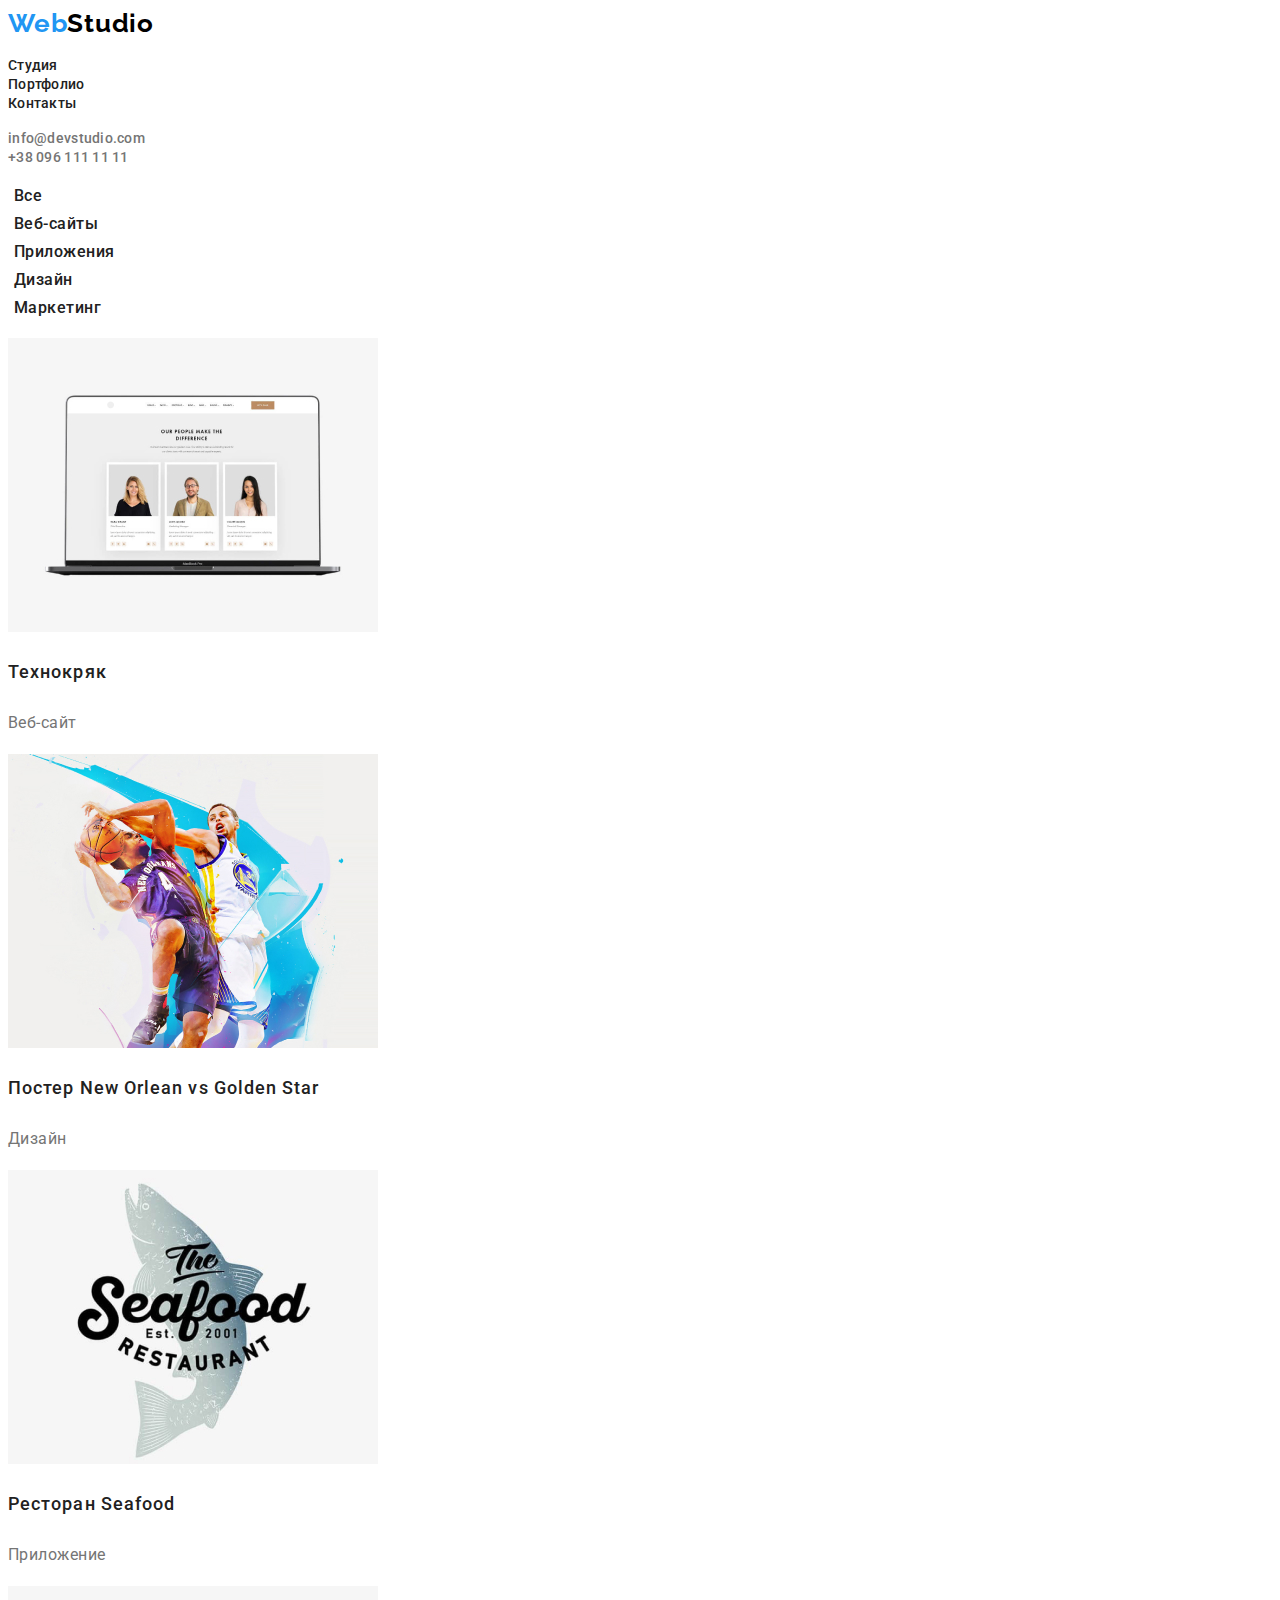
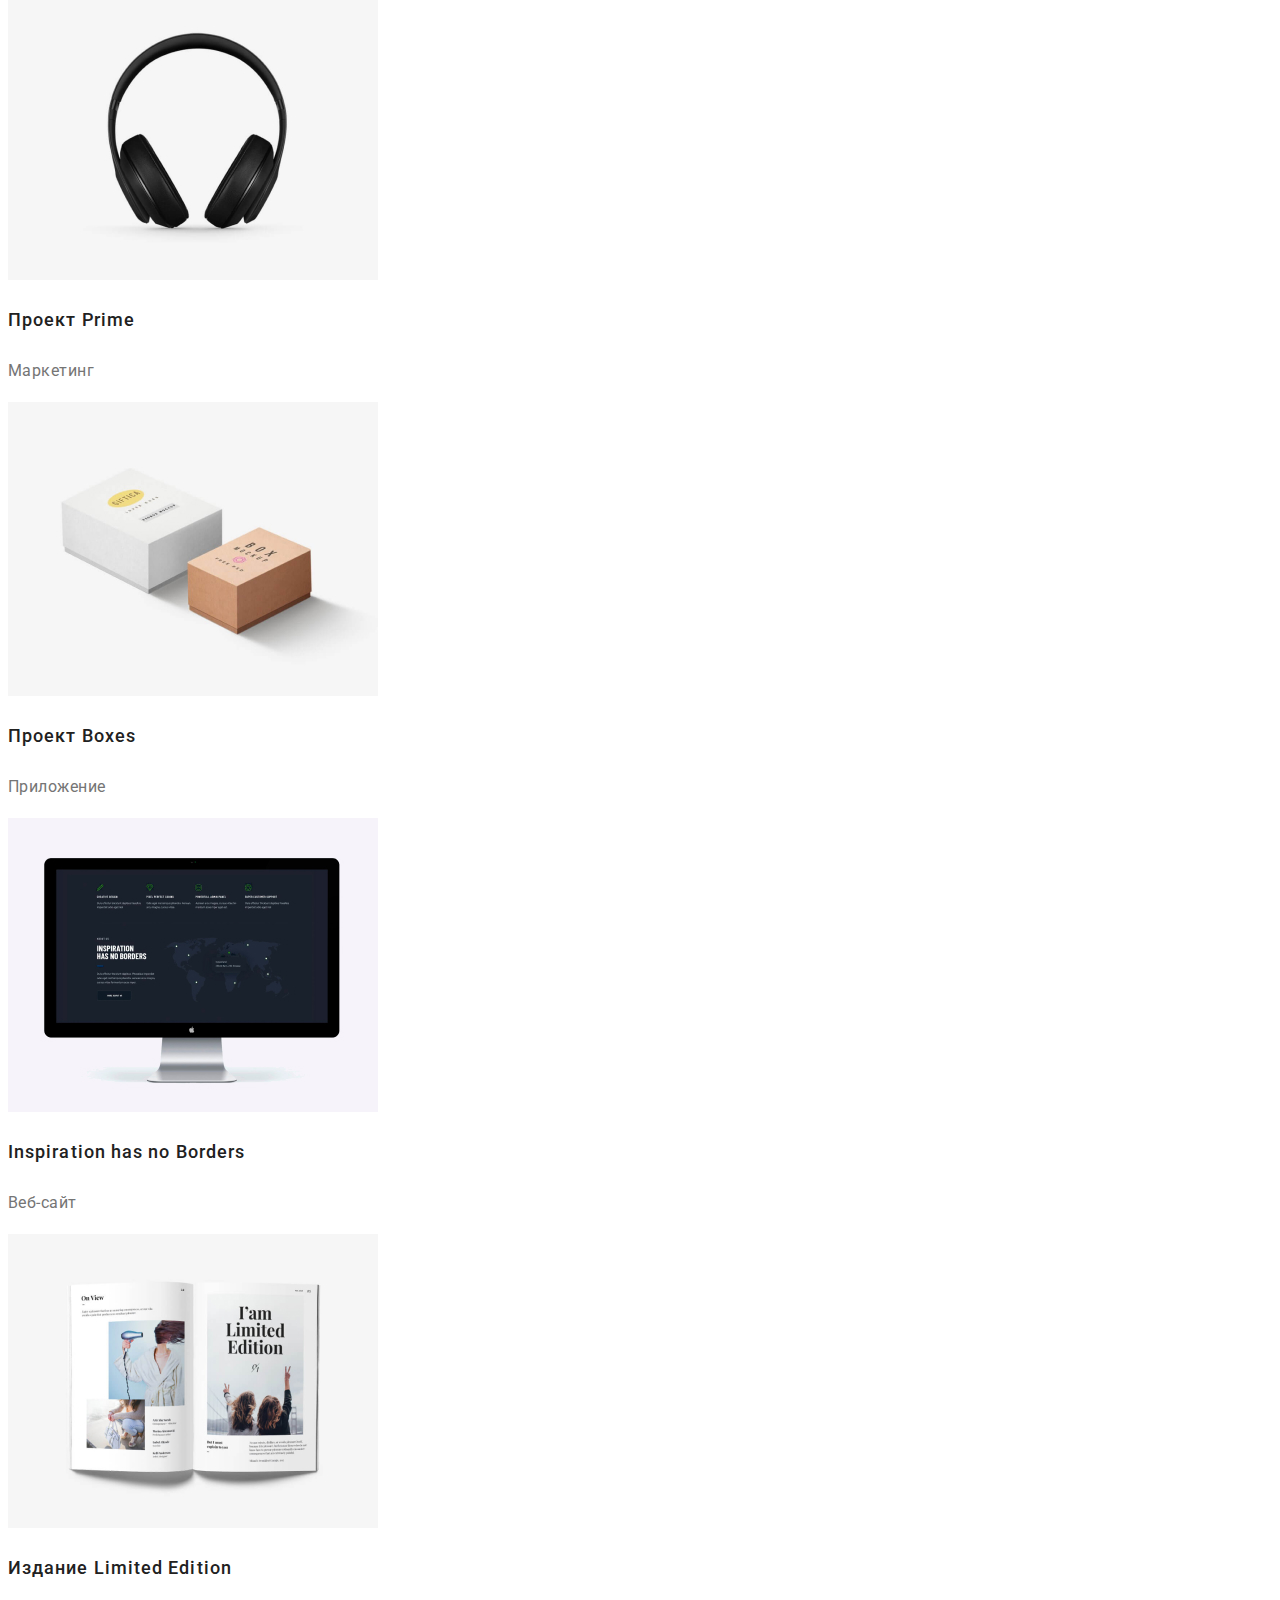
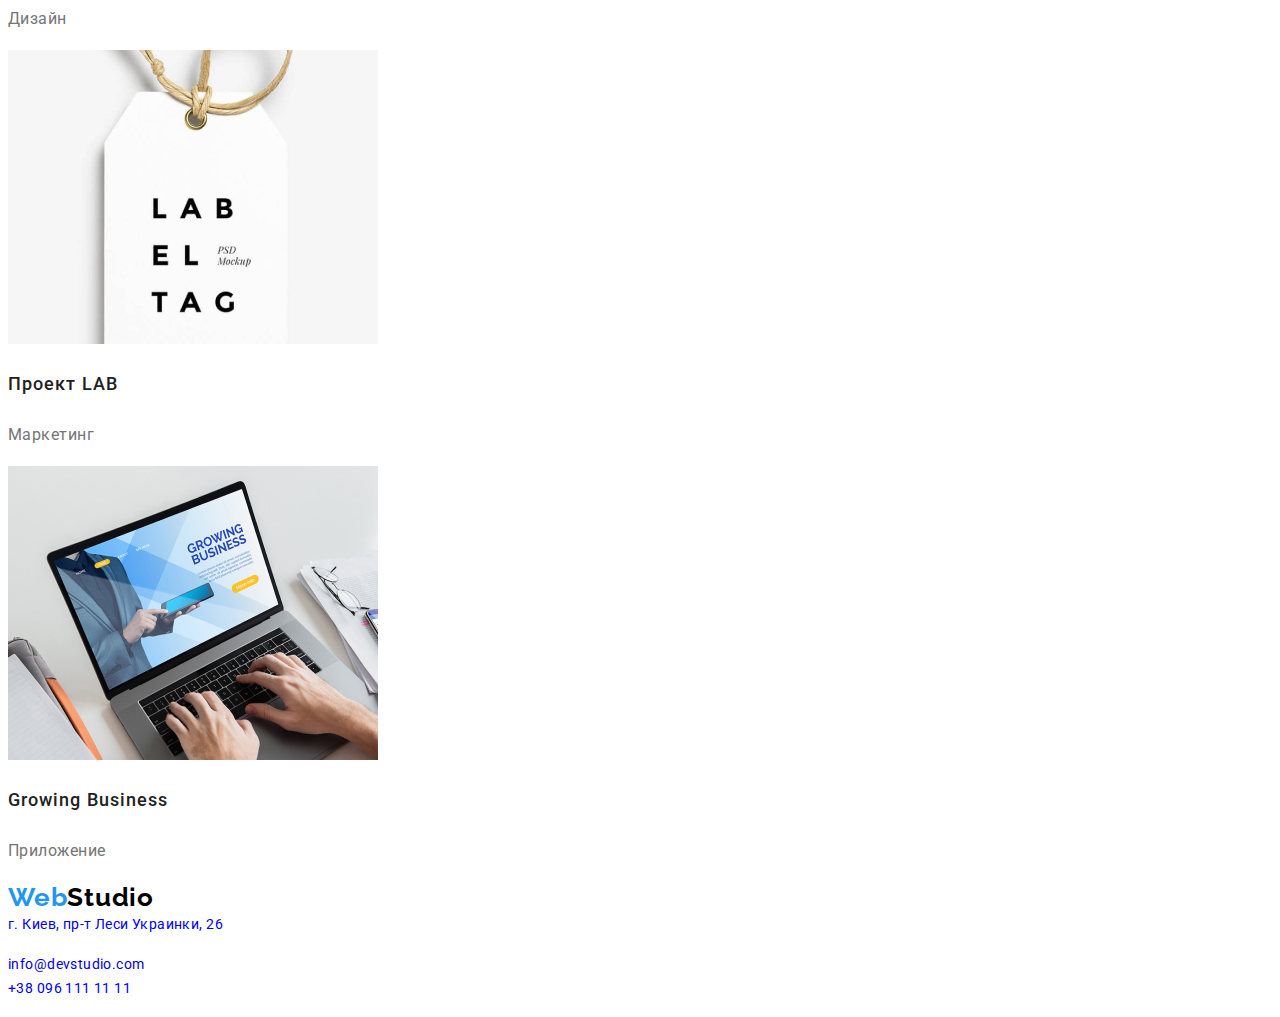
==== portfolio.html @ 01afd9cc "Start HW3" ====
<!DOCTYPE html>
<html lang="ru">

<head>
    <meta charset="UTF-8">
    <meta name="viewport" content="width=device-width, initial-scale=1.0">
    <title>Портфолио</title>
<link rel="preconnect" href="https://fonts.gstatic.com">
<link rel="preconnect" href="https://fonts.gstatic.com">
<link href="https://fonts.googleapis.com/css2?family=Raleway:wght@700&family=Roboto:wght@400;500;700;900&display=swap"
    rel="stylesheet">
    <link rel="stylesheet" href="./style.css">
</head>

<body>
    <header>
        <!--logo-->
        <nav>
            <a class="logo" lang="en" href="./index.html"><span class="logo-blue">Web</span>Studio</a>
            <ul>
                <LI><a class="nav-list-item" href="./index.html">Студия</a></LI>
                <LI><a class="nav-list-item" href="./portfolio.html">Портфолио</a></LI>
                <LI><a class="nav-list-item" href="#">Контакты</a></LI>
            </ul>
        </nav>
        <!--contacts top-->
        <ul>
            <li><a class="contacts-list-item" href="mailto:info@devstudio.com">info@devstudio.com</a></li>
            <li><a class="contacts-list-item" href="tel:+380961111111">+38 096 111 11 11</a></li>
        </Ul>
    </header>
    <main>
        <!--Navigation-portfolio-->
        <div>
            <ul>
                <li>
                    <button class="nav-portfolio-btn" >Все</button> 
                </li>
                <li>
                    <button class="nav-portfolio-btn" >Веб-сайты</button>
                </li>
                <li>
                    <button class="nav-portfolio-btn" >Приложения</button>
                </li>
                <li>
                    <button class="nav-portfolio-btn" >Дизайн</button>
                </li>
                <li>
                    <button class="nav-portfolio-btn" >Маркетинг</button>
                </li>
            </ul>
        </div>
        <!--img-links-portfolio-->
        <section>
           <ul>
                <li>
                    <a href="#"></a><img width="370" height="294" src="./images_portfolio/img.jpg" alt="Технокряк">
                    <p class="project-tittle" >Технокряк</p>
                    <p class="project-mini-desc">Веб-сайт</p>
                </li>
               <li>
                    <a href="#"></a><img width="370" height="294" src="./images_portfolio/img-1.jpg" alt="Постер New Orlean vs Golden Star">
                    <p class="project-tittle" >Постер New Orlean vs Golden Star</p>
                    <p class="project-mini-desc">Дизайн</p>
                </li>
               <li>
                    <a href="#"></a><img width="370" height="294" src="./images_portfolio/img-2.jpg" alt="Ресторан Seafood">
                    <p class="project-tittle" >Ресторан Seafood</p>
                    <p class="project-mini-desc">Приложение</p>
                </li>
               <li>
                    <a href="#"></a><img width="370" height="294" src="./images_portfolio/img-3.jpg" alt="Проект Prime">
                    <p class="project-tittle" >Проект Prime</p>
                    <p class="project-mini-desc">Маркетинг</p>
                </li>
               <li>
                    <a href="#"></a><img width="370" height="294" src="./images_portfolio/img-4.jpg" alt="Проект Boxes">
                    <p class="project-tittle" >Проект Boxes</p>
                    <p class="project-mini-desc">Приложение</p>
                </li>
               <li>
                    <a href="#"></a><img width="370" height="294" src="./images_portfolio/img-5.jpg" alt="Inspiration has no Borders">
                    <p class="project-tittle" >Inspiration has no Borders</p>
                    <p class="project-mini-desc">Веб-сайт</p>
                </li>
               <li>
                    <a href="#"></a><img width="370" height="294" src="./images_portfolio/img-6.jpg" alt="Издание Limited Edition">
                    <p class="project-tittle" >Издание Limited Edition</p>
                    <p class="project-mini-desc">Дизайн</p>
                </li>
               <li>
                    <a href="#"></a><img width="370" height="294" src="./images_portfolio/img-7.jpg" alt="Проект LAB">
                    <p class="project-tittle" >Проект LAB</p>
                    <p class="project-mini-desc">Маркетинг</p>
                </li>
               <li>
                    <a href="#"></a><img width="370" height="294" src="./images_portfolio/img-8.jpg" alt="Growing Business">
                    <p class="project-tittle" >Growing Business</p>
                    <p class="project-mini-desc">Приложение</p>
                </li>
           </ul>
        </section>
    </main>
    <footer>
        <!--logo-->
        <a class="logo logo-on-black" lang="en" href="index.html"><span class="logo-blue">Web</span>Studio</a>
        <address>
            <a class="adress" target="_blank" href="https://goo.gl/maps/gsi33htadUd1G5fJ9">г. Киев, пр-т Леси Украинки,
                26</a>
        </address>
        <!--contacts-->
        <ul>
            <li><a class="contacts-footer-item" href="mailto:info@devstudio.com">info@devstudio.com</a></li>
            <li><a class="contacts-footer-item" href="tel:+380961111111">+38 096 111 11 11</a></li>
        </ul>
    </footer>
    </body>
    </html>
---- style.css ----
body {
  font-family: "Raleway", sans-serif;
  font-family: "Roboto", sans-serif;
}

.list {
  list-style-type: none; /* Убираем маркеры */
}

.link {
  text-decoration: none;
}

ul {
  margin-left: 0; /* Отступ слева в браузере IE и Opera */
  padding-left: 0; /* Отступ слева в браузере Firefox, Safari, Chrome */
}

.logo {
  font-family: Raleway;
  font-style: normal;
  font-weight: 700;
  font-size: 26px;
  line-height: 1.192;
  /* identical to box height */

  letter-spacing: 0.03em;
  text-decoration: none;
  color: #000000;
}

.logo-blue {
  font-family: Raleway;
  font-style: normal;
  font-weight: 700;
  font-size: 26px;
  line-height: 1.192;
  /* identical to box height */

  letter-spacing: 0.03em;
  color: #2196f3;
  text-decoration: none;
}

.logo-on-black {
  /* color: #ffffff; */
}

.nav-list-item {
  text-decoration: none;
  font-family: Roboto;
  font-style: normal;
  font-weight: 500;
  font-size: 14px;
  line-height: 1.142;
  letter-spacing: 0.02em;

  color: #212121;
}

.nav-list-item:hover,
.nav-list-item:focus {
  color: #2196f3;
}

.contacts-list-item {
  text-decoration: none;
  font-family: Roboto;
  font-style: normal;
  font-weight: 500;
  font-size: 14px;
  line-height: 1.142;
  letter-spacing: 0.02em;

  color: #757575;
}

.contacts-list-item:hover,
.contacts-list-item:focus {
  color: #2196f3;
}

.hero-tittle {
  font-family: Roboto;
  font-style: normal;
  font-weight: 900;
  font-size: 44px;
  line-height: 1.363;
  /* or 136% */

  text-align: center;
  letter-spacing: 0.06em;
  text-transform: uppercase;

  /* color: #ffffff; */
}

.hero-btn {
  font-family: Roboto;
  font-style: normal;
  font-weight: bold;
  font-size: 16px;
  line-height: 1.875;
  /* identical to box height, or 187% */

  display: flex;
  align-items: center;
  text-align: center;
  letter-spacing: 0.06em;

  /* color: #FFFFFF; */

  background: #f5f4fa;
  border-radius: 4px;
}

.prop-tittle {
  font-family: Roboto;
  font-style: normal;
  font-weight: bold;
  font-size: 14px;
  line-height: 1.142;
  letter-spacing: 0.03em;
  text-transform: uppercase;

  color: #212121;
}

.prop-desc {
  font-family: Roboto;
  font-style: normal;
  font-weight: normal;
  font-size: 14px;
  line-height: 1.714;
  /* or 171% */

  letter-spacing: 0.03em;

  color: #757575;
}

.tittle {
  font-family: Roboto;
  font-style: normal;
  font-weight: 700;
  font-size: 36px;
  line-height: 1.166;
  text-align: center;
  letter-spacing: 0.03em;

  color: #212121;
}

.people-name {
  font-family: Roboto;
  font-style: normal;
  font-weight: 500;
  font-size: 16px;
  line-height: 1.187;
  /* identical to box height */

  text-align: center;
  letter-spacing: 0.03em;

  color: #212121;
}

.people-desc {
  font-family: Roboto;
  font-style: normal;
  font-weight: 500;
  font-size: 16px;
  line-height: 1.187;
  /* identical to box height */

  text-align: center;
  letter-spacing: 0.03em;

  color: #757575;
}

.adress {
  text-decoration: none;
  font-family: Roboto;
  font-style: normal;
  font-weight: normal;
  font-size: 14px;
  line-height: 1.714;
  /* or 171% */

  letter-spacing: 0.03em;

  /* color: #FFFFFF; */
}

.contacts-footer-item {
  text-decoration: none;
  font-family: Roboto;
  font-style: normal;
  font-weight: normal;
  font-size: 14px;
  line-height: 1.714;
  /* or 171% */

  letter-spacing: 0.03em;

  /* color: rgba(255, 255, 255, 0.6); */
}

.nav-portfolio-btn {
  font-family: Roboto;
  font-style: normal;
  font-weight: 500;
  font-size: 16px;
  line-height: 1.625;
  /* identical to box height, or 162% */

  text-align: center;
  letter-spacing: 0.03em;

  color: #212121;
  border: none;
  background-color: transparent;
}

.nav-portfolio-btn:hover,
.nav-portfolio-btn:focus {
  color: #ffffff;
  background: #2196f3;
  /* shadow-middle */

  box-shadow: 0px 3px 1px rgba(0, 0, 0, 0.1), 0px 1px 2px rgba(0, 0, 0, 0.08),
    0px 2px 2px rgba(0, 0, 0, 0.12);
  border-radius: 4px;
}

.project-tittle {
  font-family: Roboto;
  font-style: normal;
  font-weight: 500;
  font-size: 18px;
  line-height: 2;
  /* identical to box height, or 200% */

  letter-spacing: 0.06em;

  color: #212121;
}

.project-mini-desc {
  font-family: Roboto;
  font-style: normal;
  font-weight: 400;
  font-size: 16px;
  line-height: 1.875;
  /* identical to box height, or 187% */

  letter-spacing: 0.03em;

  color: #757575;
}
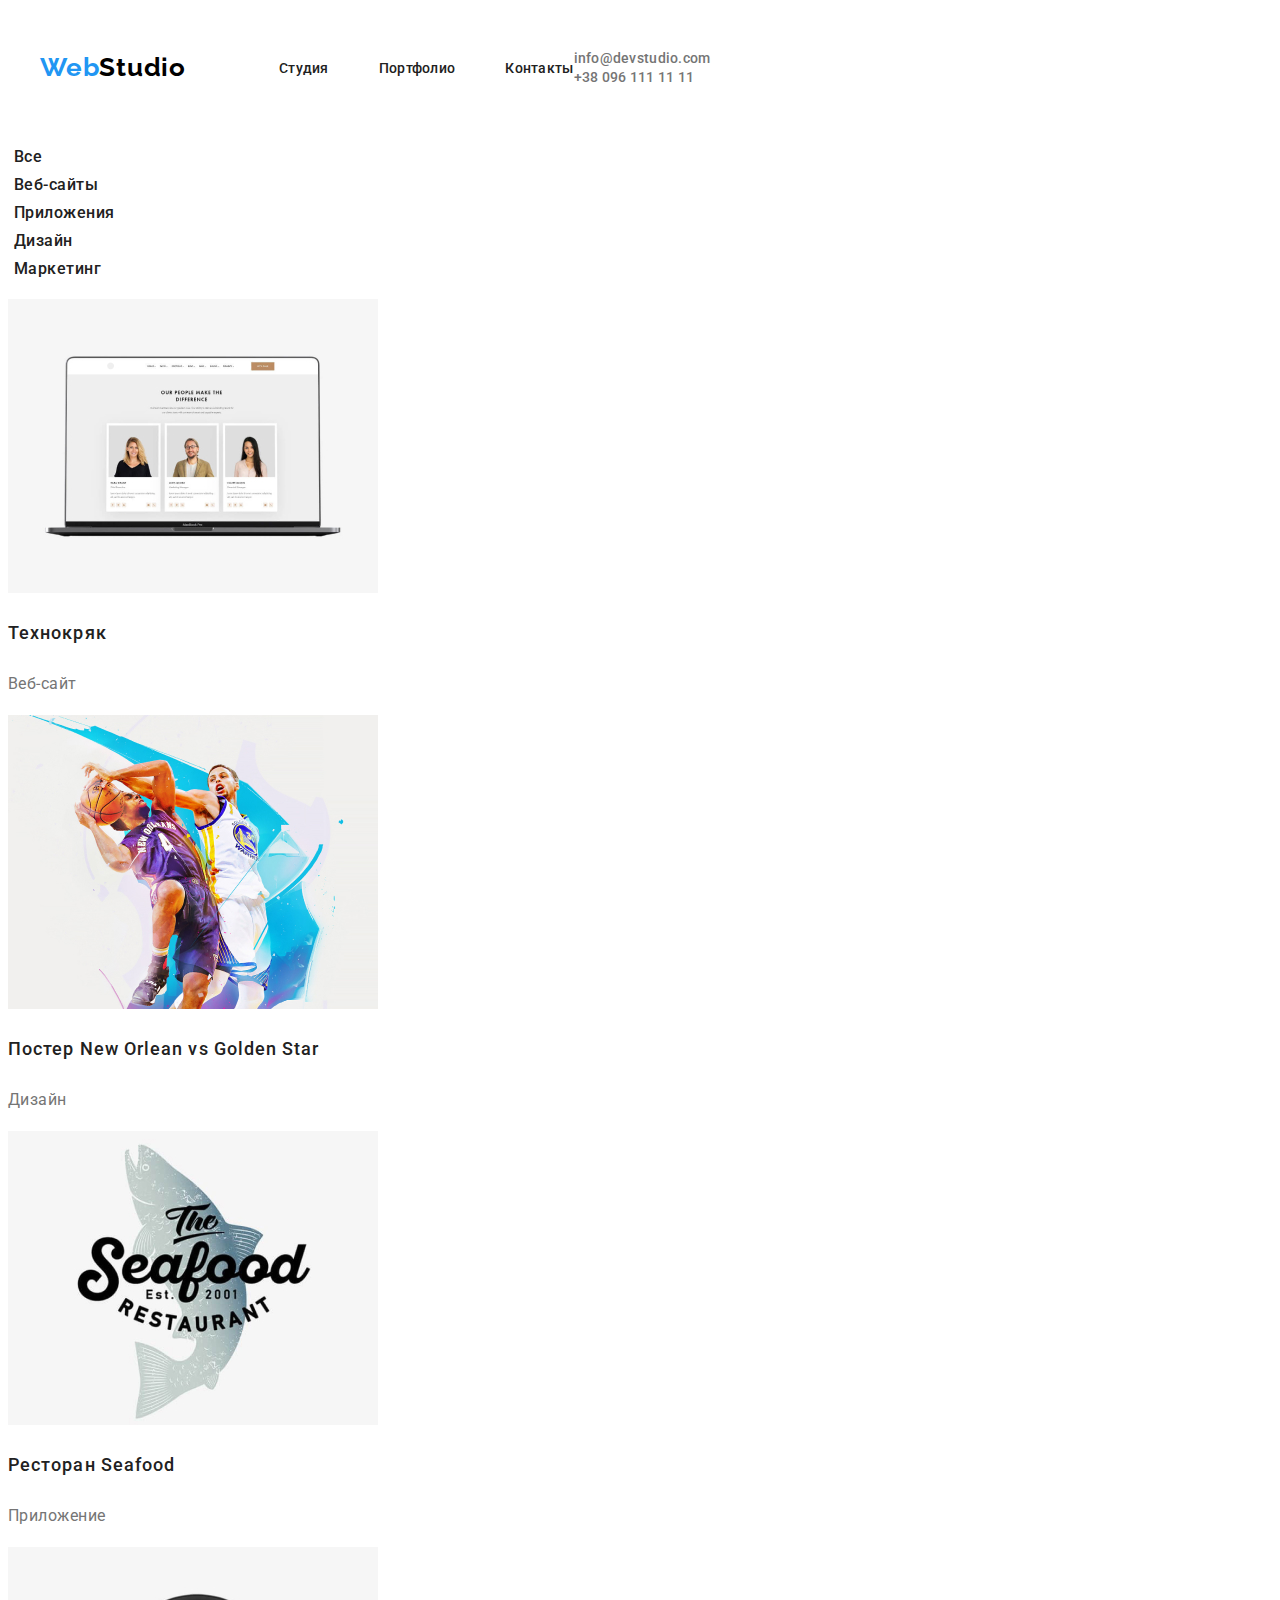
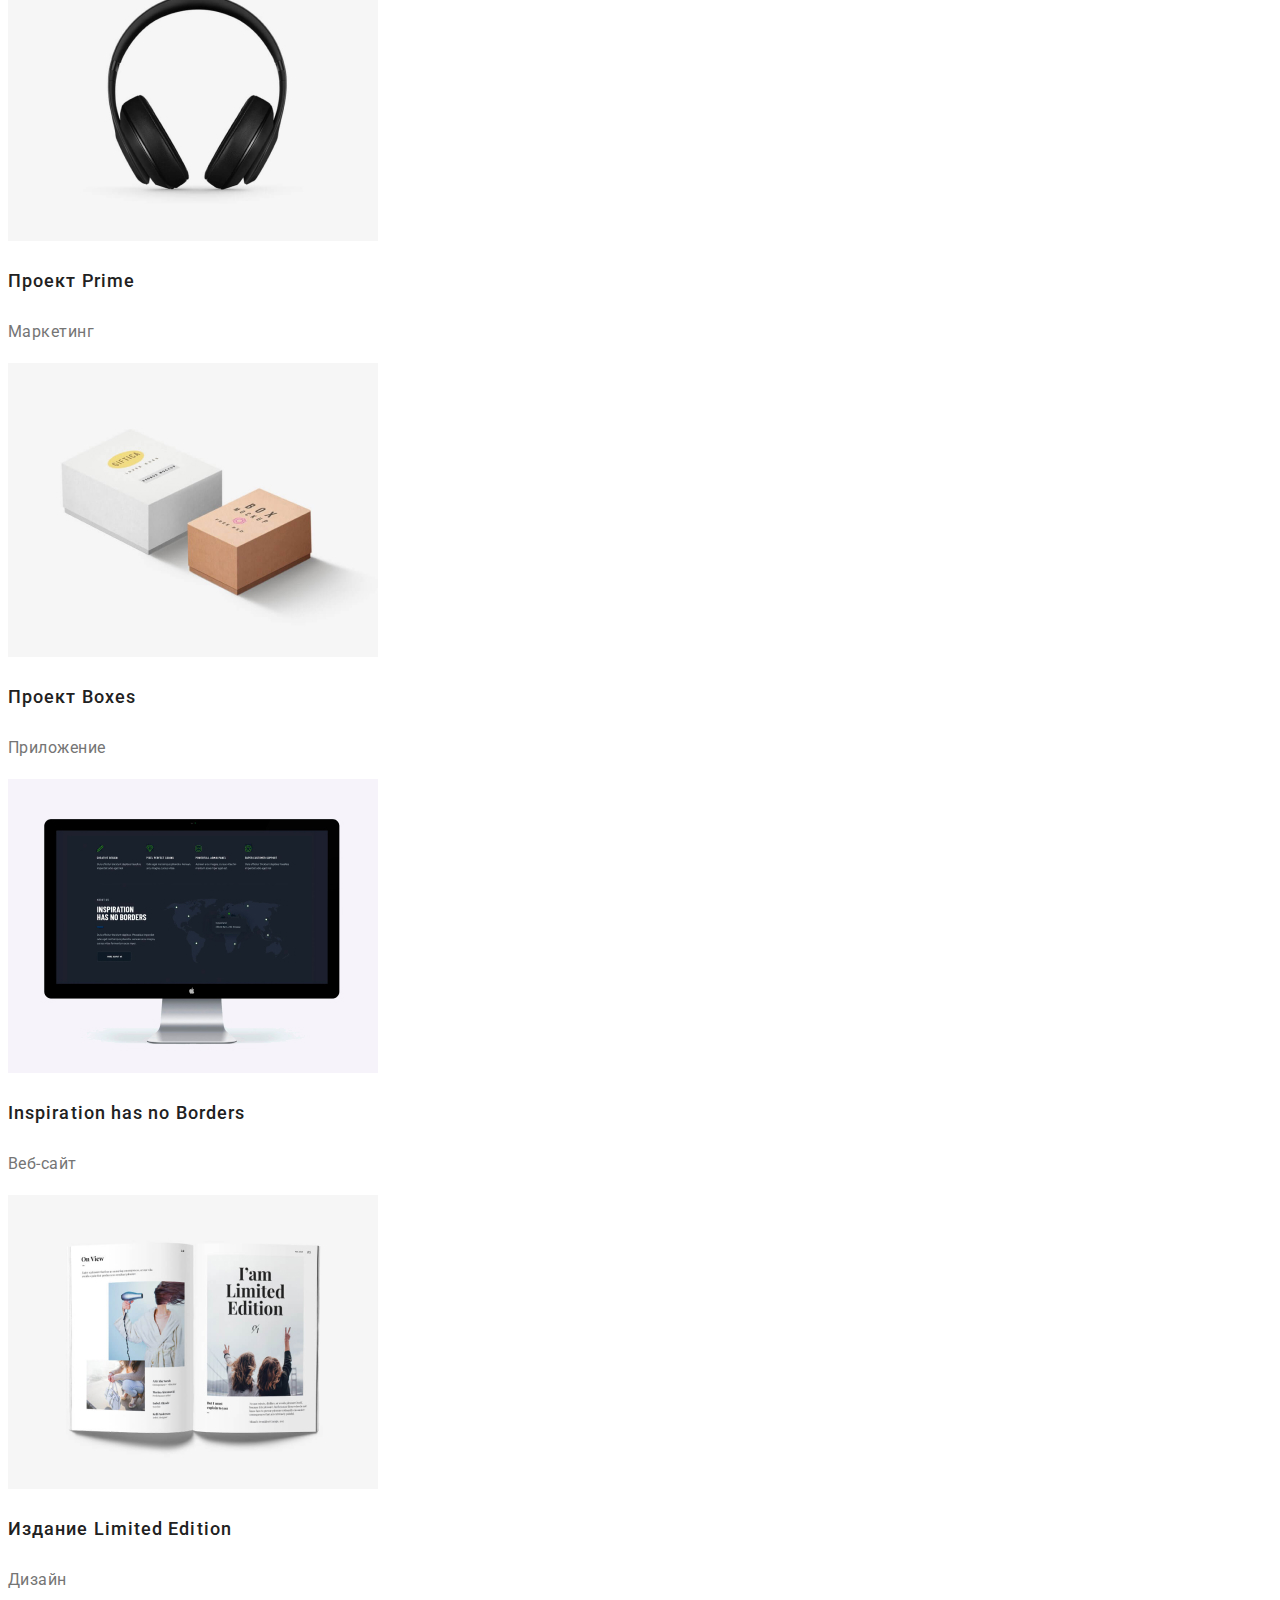
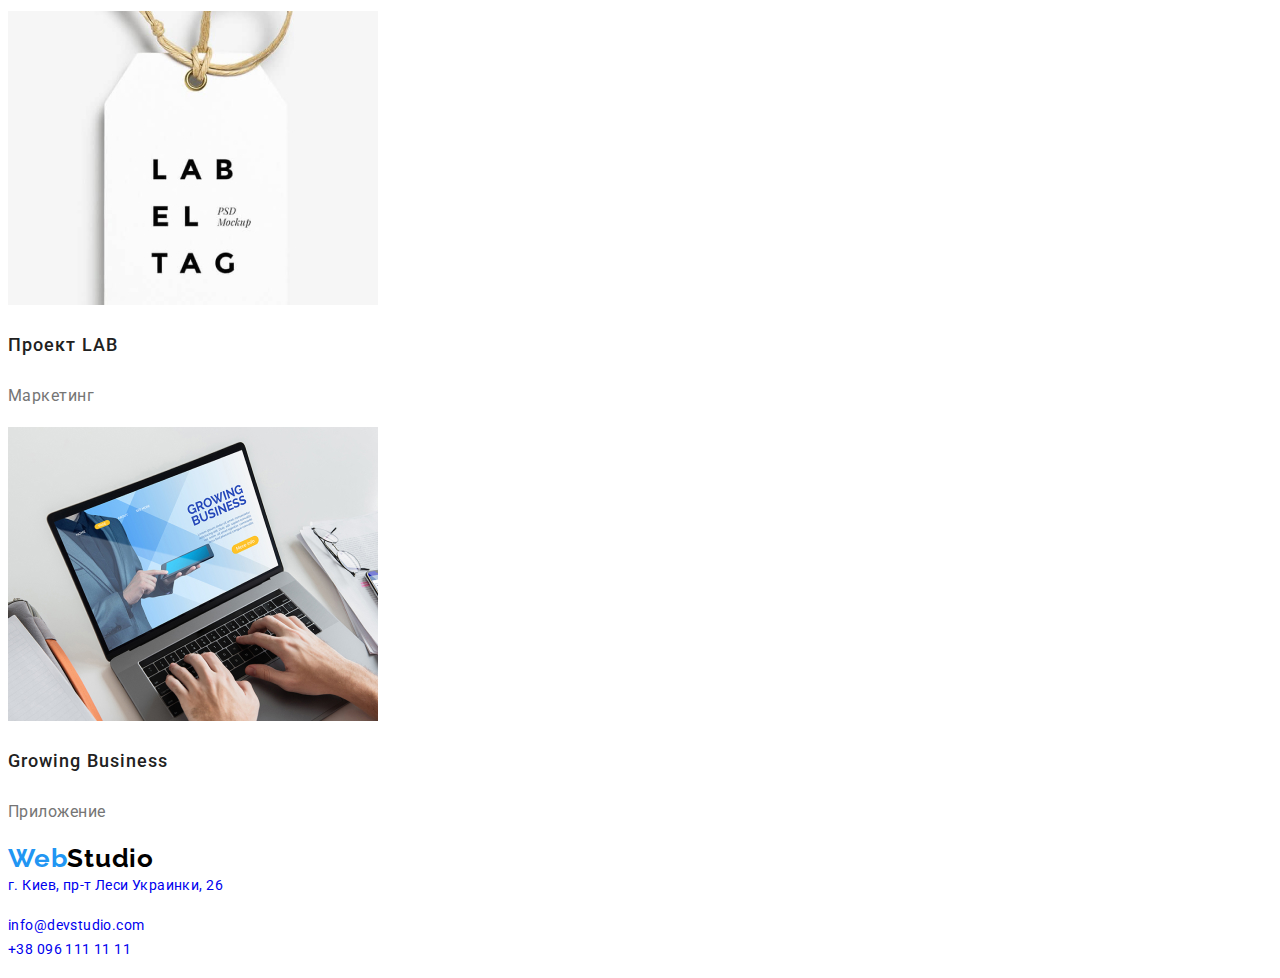
==== commit 1b7e6b9f: "Header 1" ====
--- a/portfolio.html
+++ b/portfolio.html
@@ -9,26 +9,38 @@
 <link rel="preconnect" href="https://fonts.gstatic.com">
 <link href="https://fonts.googleapis.com/css2?family=Raleway:wght@700&family=Roboto:wght@400;500;700;900&display=swap"
     rel="stylesheet">
-    <link rel="stylesheet" href="./style.css">
+<link rel="stylesheet" href="node_modules/modern-normalize/modern-normalize.css">
+<link rel="stylesheet" href="./style.css">
 </head>
-
 <body>
-    <header>
+    <header class="header">
+        <div class="container">
         <!--logo-->
-        <nav>
+        <nav class="navigation">
             <a class="logo" lang="en" href="./index.html"><span class="logo-blue">Web</span>Studio</a>
-            <ul>
-                <LI><a class="nav-list-item" href="./index.html">Студия</a></LI>
-                <LI><a class="nav-list-item" href="./portfolio.html">Портфолио</a></LI>
-                <LI><a class="nav-list-item" href="#">Контакты</a></LI>
+            <ul class="nav-list">
+                <li class="nav-list-item list">
+                    <a class="nav-list-link link" href="./index.html">Студия</a>
+                </li>
+                <li class="nav-list-item list">
+                    <a class="nav-list-link link" href="./portfolio.html">Портфолио</a>
+                </li>
+                <li class="nav-list-item list">
+                    <a class="nav-list-link link" href="#">Контакты</a>
+                </li>
             </ul>
         </nav>
         <!--contacts top-->
         <ul>
-            <li><a class="contacts-list-item" href="mailto:info@devstudio.com">info@devstudio.com</a></li>
-            <li><a class="contacts-list-item" href="tel:+380961111111">+38 096 111 11 11</a></li>
-        </Ul>
-    </header>
+            <li class="contacts-list-item list">
+                <a class="contacts-list-link link" href="mailto:info@devstudio.com">info@devstudio.com</a>
+            </li>
+            <li class="contacts-list-item list">
+                <a class="contacts-list-link link" href="tel:+380961111111">+38 096 111 11 11</a>
+            </li>
+        </ul>
+        </header>
+    </div>
     <main>
         <!--Navigation-portfolio-->
         <div>
--- a/style.css
+++ b/style.css
@@ -1,6 +1,12 @@
 body {
   font-family: "Raleway", sans-serif;
   font-family: "Roboto", sans-serif;
+}
+
+.container {
+  width: 1200px;
+  margin: 0 auto;
+  padding: 0 15px;
 }
 
 .list {
@@ -46,40 +52,6 @@
   /* color: #ffffff; */
 }
 
-.nav-list-item {
-  text-decoration: none;
-  font-family: Roboto;
-  font-style: normal;
-  font-weight: 500;
-  font-size: 14px;
-  line-height: 1.142;
-  letter-spacing: 0.02em;
-
-  color: #212121;
-}
-
-.nav-list-item:hover,
-.nav-list-item:focus {
-  color: #2196f3;
-}
-
-.contacts-list-item {
-  text-decoration: none;
-  font-family: Roboto;
-  font-style: normal;
-  font-weight: 500;
-  font-size: 14px;
-  line-height: 1.142;
-  letter-spacing: 0.02em;
-
-  color: #757575;
-}
-
-.contacts-list-item:hover,
-.contacts-list-item:focus {
-  color: #2196f3;
-}
-
 .hero-tittle {
   font-family: Roboto;
   font-style: normal;
@@ -112,6 +84,7 @@
 
   background: #f5f4fa;
   border-radius: 4px;
+  cursor: pointer;
 }
 
 .prop-tittle {
@@ -221,6 +194,7 @@
   color: #212121;
   border: none;
   background-color: transparent;
+  cursor: pointer;
 }
 
 .nav-portfolio-btn:hover,
@@ -259,3 +233,73 @@
 
   color: #757575;
 }
+
+/* HEADER */
+
+.nav-list-link {
+  text-decoration: none;
+  font-family: Roboto;
+  font-style: normal;
+  font-weight: 500;
+  font-size: 14px;
+  line-height: 1.142;
+  letter-spacing: 0.02em;
+
+  color: #212121;
+}
+
+.nav-list-link:hover,
+.nav-list-link:focus {
+  color: #2196f3;
+}
+
+.contacts-list-link {
+  text-decoration: none;
+  font-family: Roboto;
+  font-style: normal;
+  font-weight: 500;
+  font-size: 14px;
+  line-height: 1.142;
+  letter-spacing: 0.02em;
+
+  color: #757575;
+}
+
+.contacts-list-link:hover,
+.contacts-list-link:focus {
+  color: #2196f3;
+}
+
+.header {
+  padding-top: 24px;
+  padding-bottom: 25px;
+}
+
+.header .container {
+  display: flex;
+  align-items: center;
+}
+
+.navigation {
+  display: flex;
+  align-items: center;
+}
+.logo {
+  margin-right: 93px;
+}
+
+.nav-list {
+  display: flex;
+  align-items: center;
+}
+
+.nav-list-item:not(:last-child) {
+  margin-right: 50px;
+}
+
+.contacts-list-item {
+  margin-left: auto;
+  margin-right: 50px;
+}
+
+/* END HEADER */
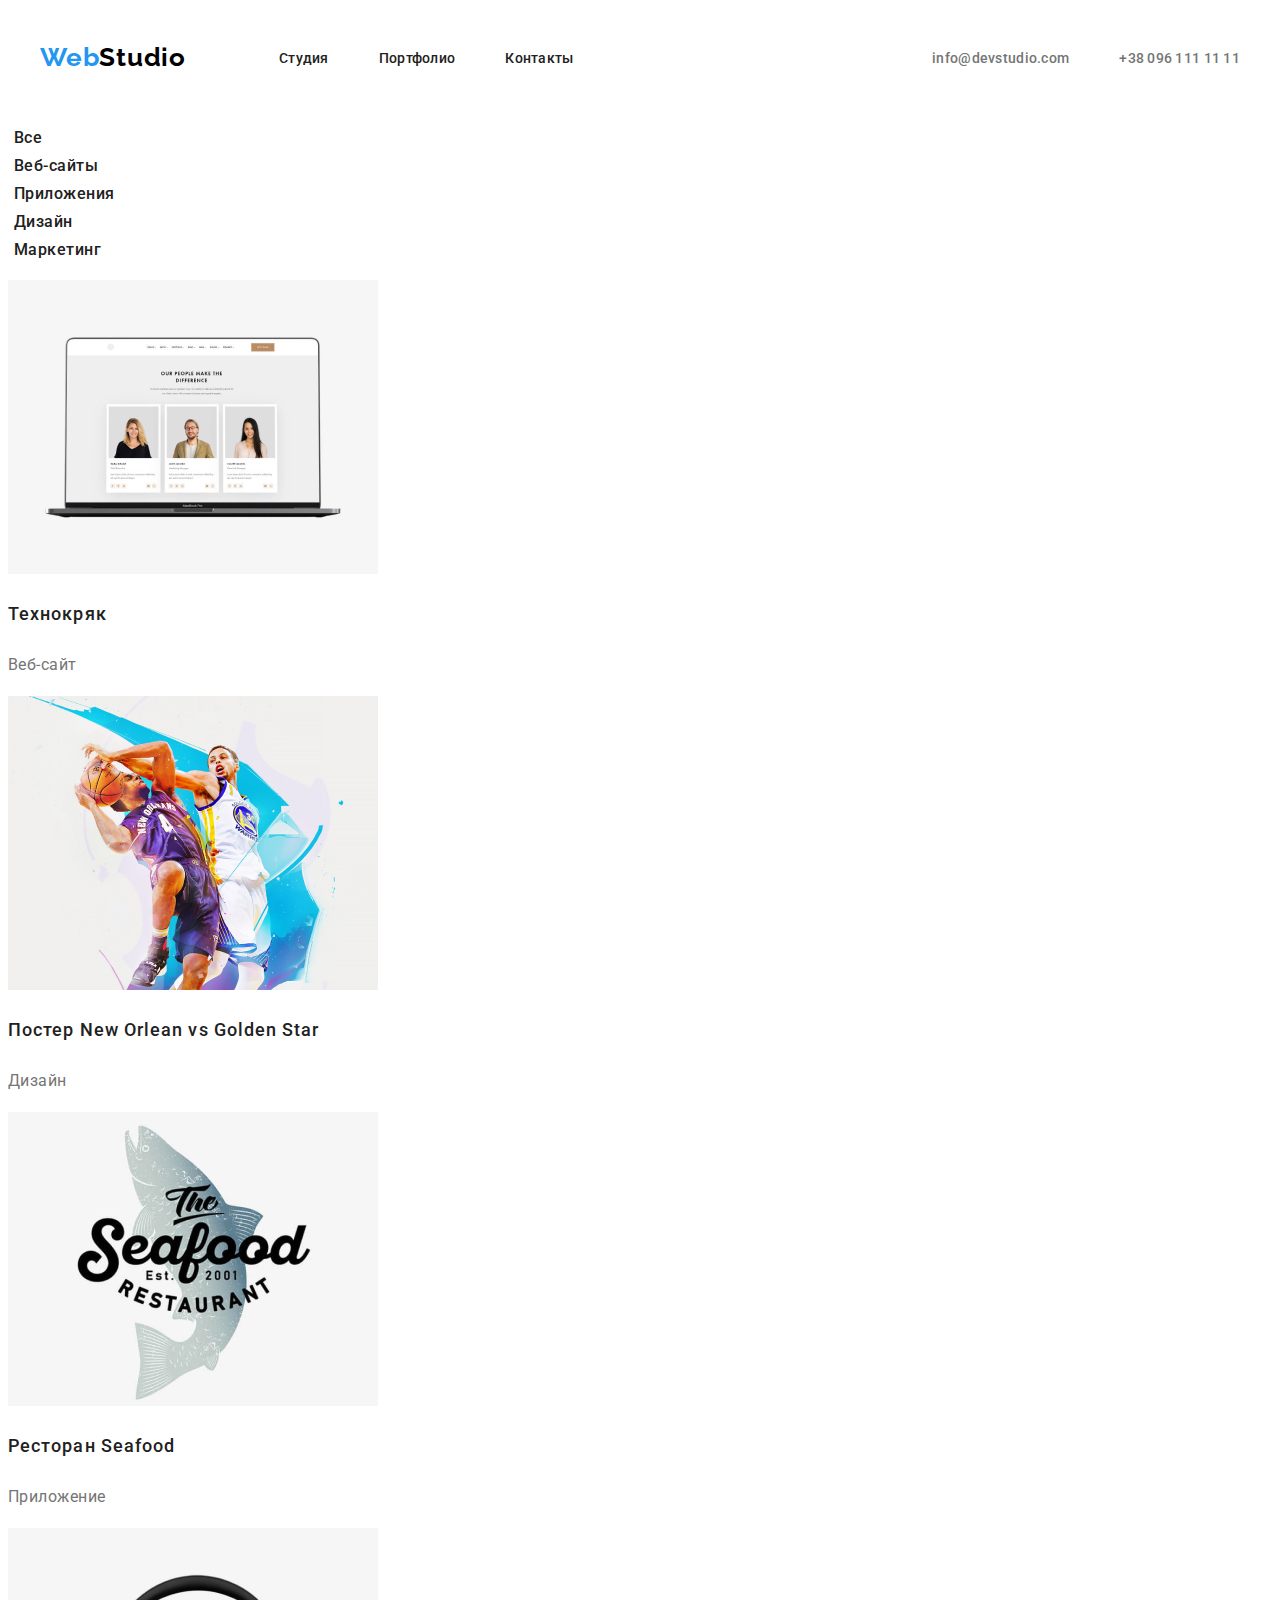
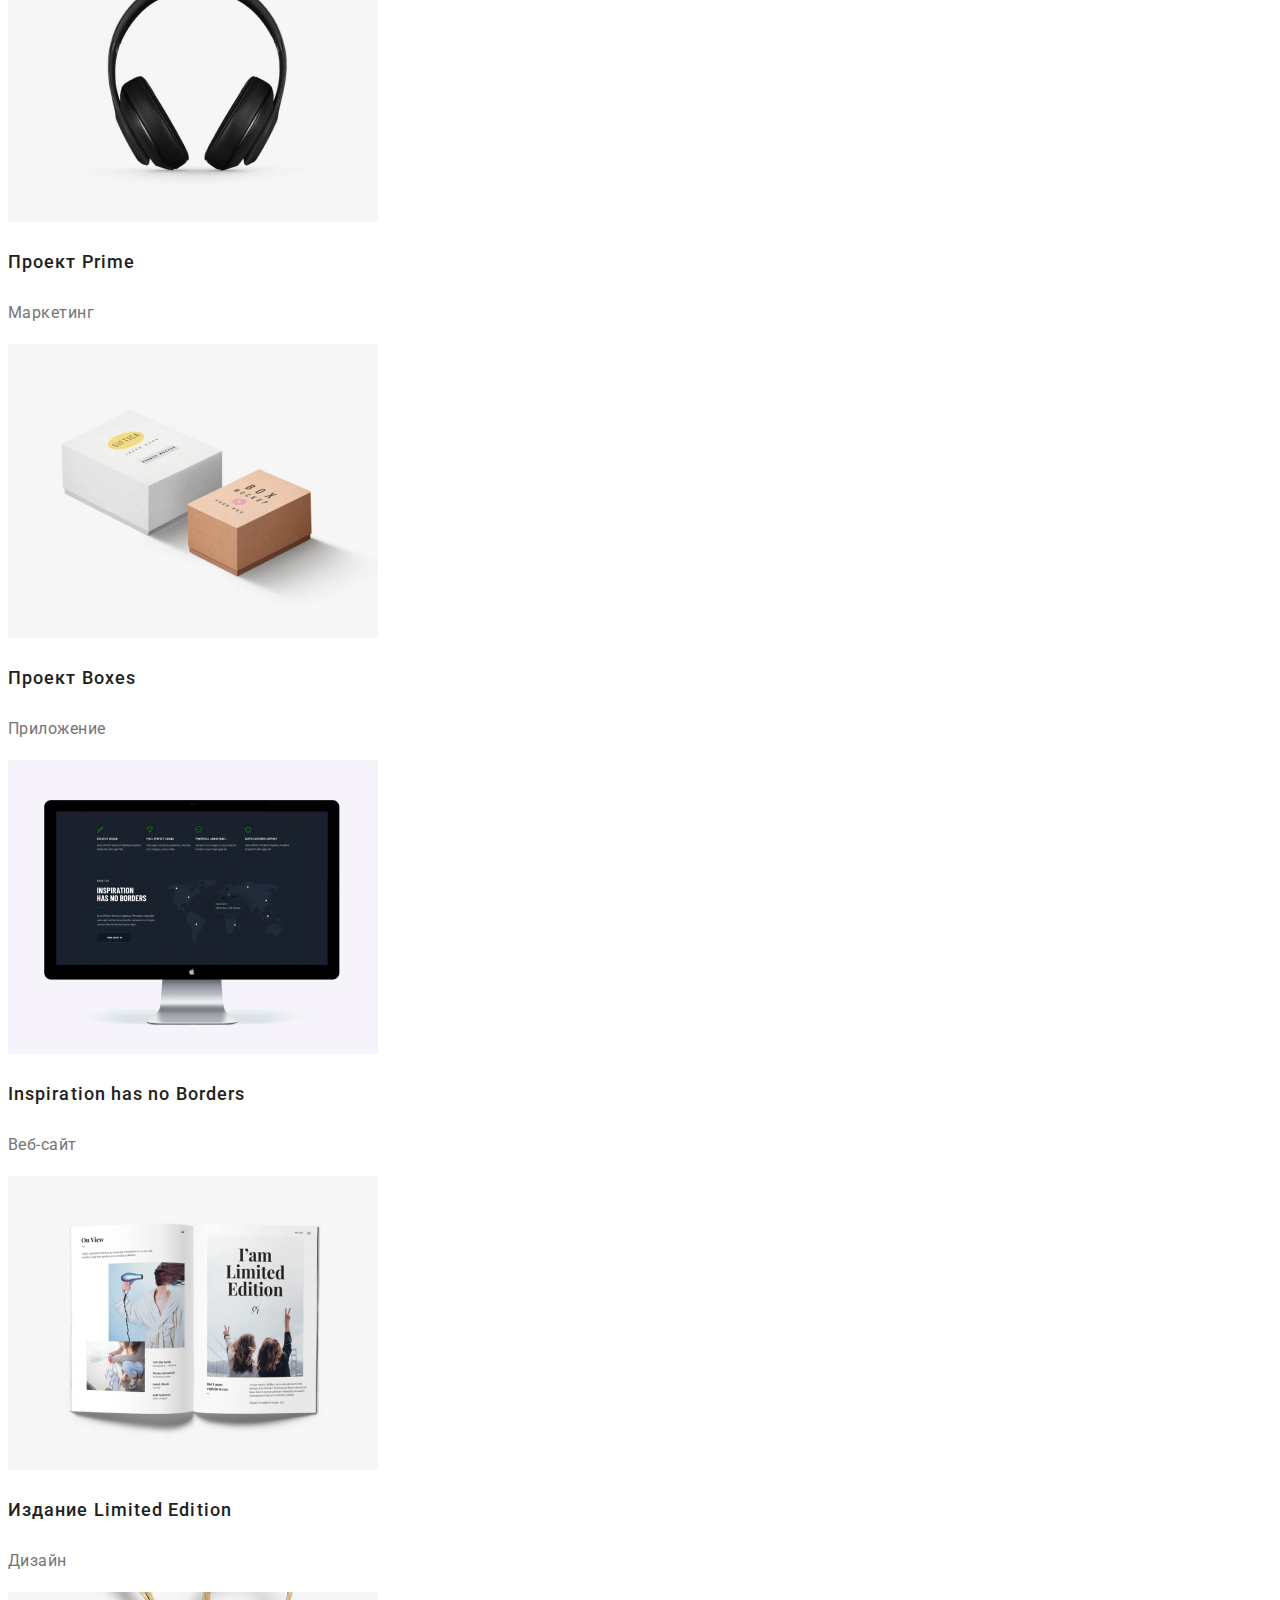
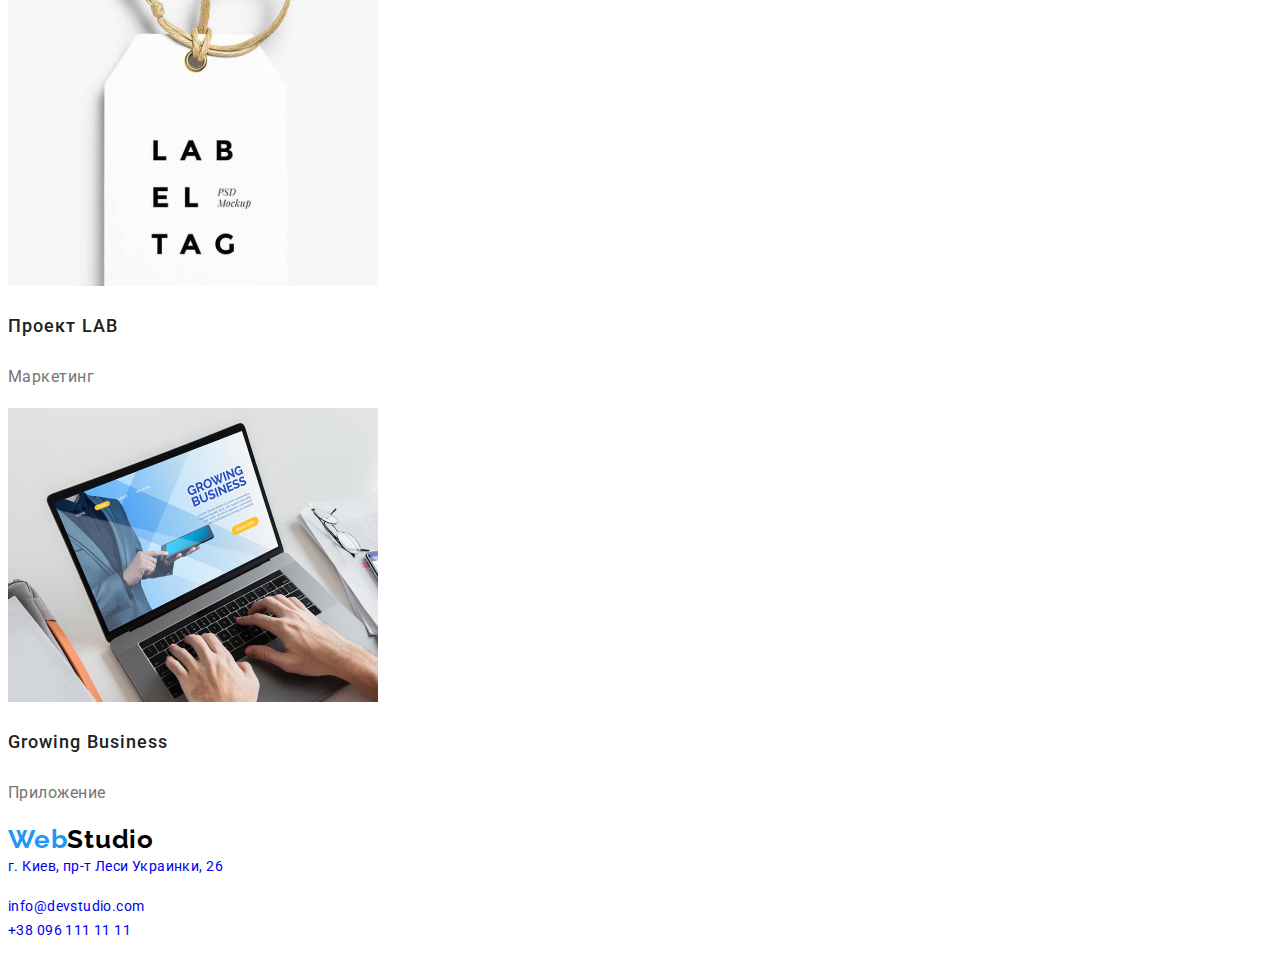
==== commit 339e353f: "Header css+ index + porfolio" ====
--- a/portfolio.html
+++ b/portfolio.html
@@ -9,7 +9,9 @@
 <link rel="preconnect" href="https://fonts.gstatic.com">
 <link href="https://fonts.googleapis.com/css2?family=Raleway:wght@700&family=Roboto:wght@400;500;700;900&display=swap"
     rel="stylesheet">
-<link rel="stylesheet" href="node_modules/modern-normalize/modern-normalize.css">
+<link rel="stylesheet" href="https://cdnjs.cloudflare.com/ajax/libs/modern-normalize/1.0.0/modern-normalize.min.css"
+    integrity="sha512-ISS7cAi1PEhQ8jnbJpJZMd29NlhNj4AWYyLOSp2CE/CsHxTCu+r+t0D2yoJudVrd0/8fTVPUVDzY5Tvli75u/g=="
+    crossorigin="anonymous" />
 <link rel="stylesheet" href="./style.css">
 </head>
 <body>
@@ -31,40 +33,32 @@
             </ul>
         </nav>
         <!--contacts top-->
-        <ul>
-            <li class="contacts-list-item list">
-                <a class="contacts-list-link link" href="mailto:info@devstudio.com">info@devstudio.com</a>
-            </li>
-            <li class="contacts-list-item list">
-                <a class="contacts-list-link link" href="tel:+380961111111">+38 096 111 11 11</a>
-            </li>
-        </ul>
-        </header>
-    </div>
-    <main>
-        <!--Navigation-portfolio-->
-        <div>
+        <a class="contacts-list-link link mail" href="mailto:info@devstudio.com">info@devstudio.com</a>
+        <a class="contacts-list-link link tel" href="tel:+380961111111">+38 096 111 11 11</a>
+        </div>
+    </header>
+    <main>      
+        <section>
+            <!--Navigation-portfolio-->
             <ul>
                 <li>
-                    <button class="nav-portfolio-btn" >Все</button> 
+                    <button class="nav-portfolio-btn">Все</button>
                 </li>
                 <li>
-                    <button class="nav-portfolio-btn" >Веб-сайты</button>
+                    <button class="nav-portfolio-btn">Веб-сайты</button>
                 </li>
                 <li>
-                    <button class="nav-portfolio-btn" >Приложения</button>
+                    <button class="nav-portfolio-btn">Приложения</button>
                 </li>
                 <li>
-                    <button class="nav-portfolio-btn" >Дизайн</button>
+                    <button class="nav-portfolio-btn">Дизайн</button>
                 </li>
                 <li>
-                    <button class="nav-portfolio-btn" >Маркетинг</button>
+                    <button class="nav-portfolio-btn">Маркетинг</button>
                 </li>
             </ul>
-        </div>
-        <!--img-links-portfolio-->
-        <section>
-           <ul>
+            <!--img-links-portfolio-->
+            <ul>
                 <li>
                     <a href="#"></a><img width="370" height="294" src="./images_portfolio/img.jpg" alt="Технокряк">
                     <p class="project-tittle" >Технокряк</p>
--- a/style.css
+++ b/style.css
@@ -297,9 +297,13 @@
   margin-right: 50px;
 }
 
-.contacts-list-item {
+.tel {
+  margin-left: 50px;
+  margin-right: 0px;
+}
+
+.mail {
   margin-left: auto;
-  margin-right: 50px;
 }
 
 /* END HEADER */
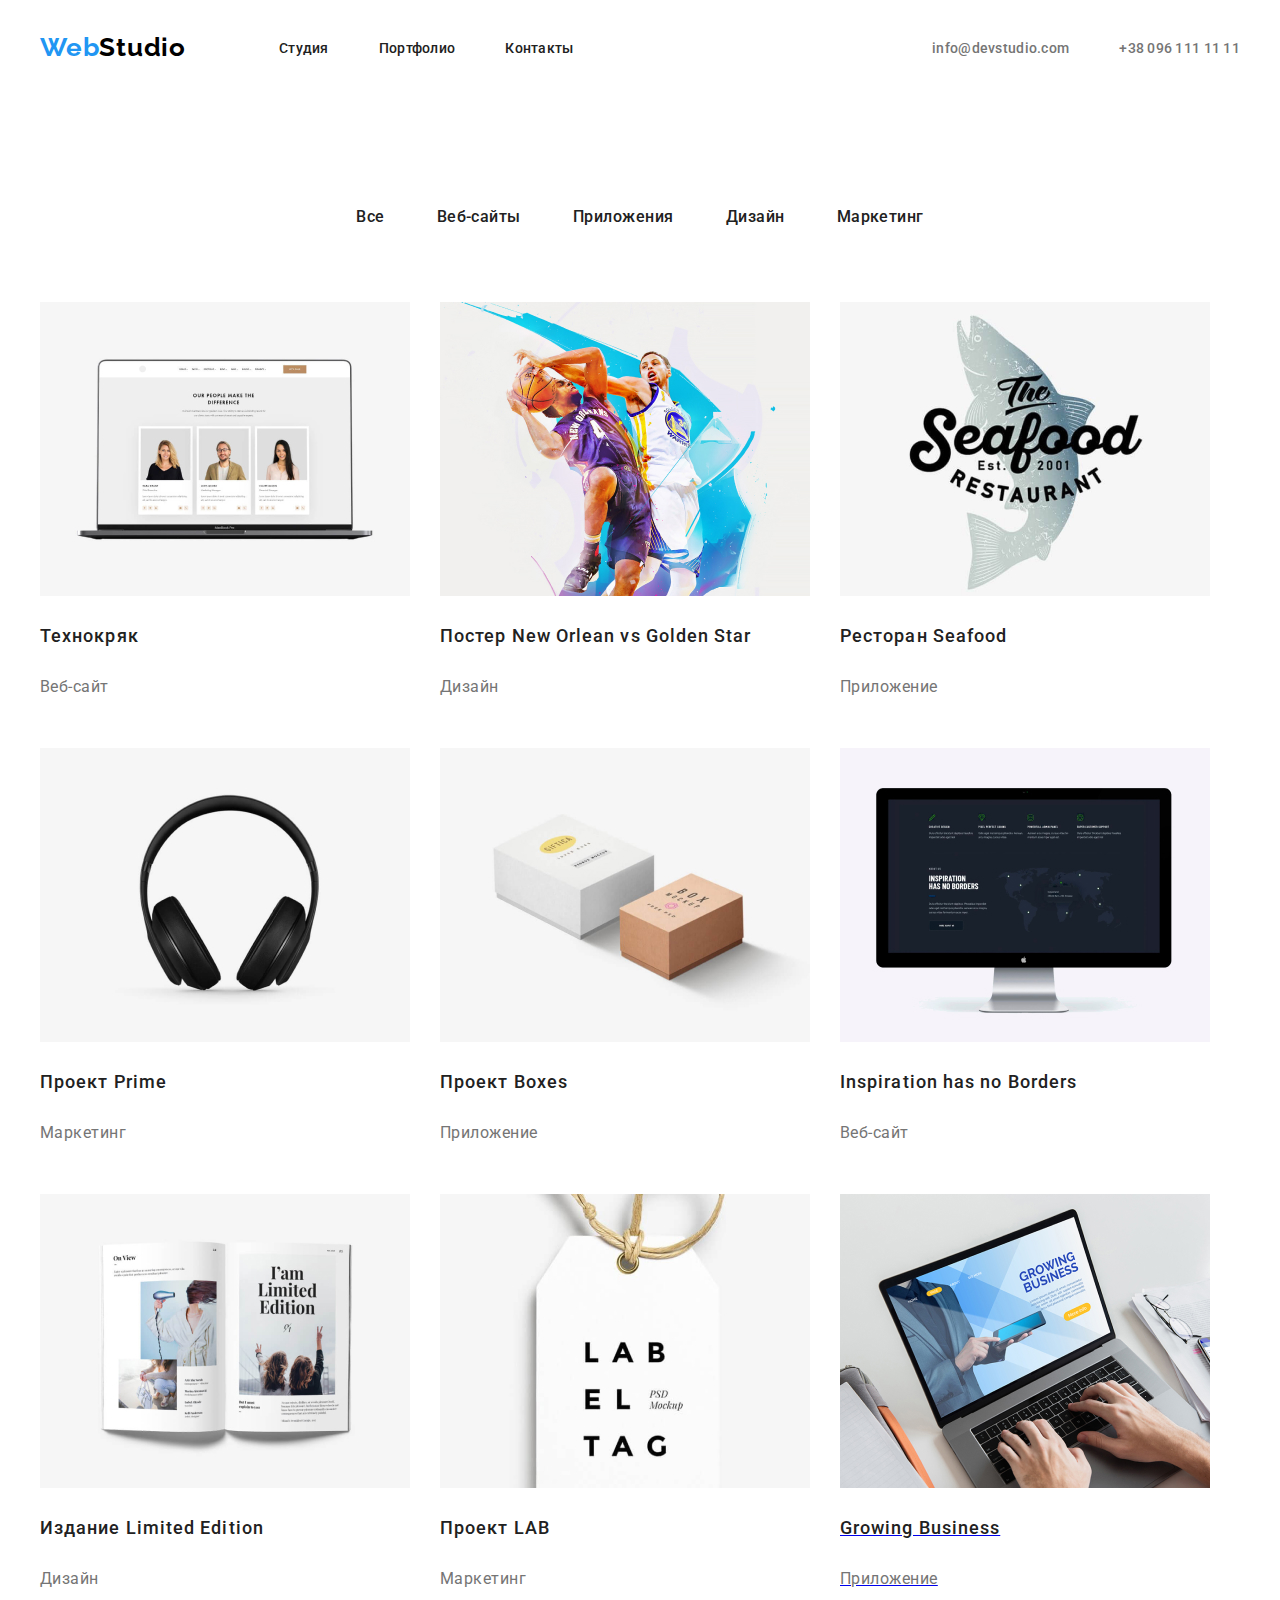
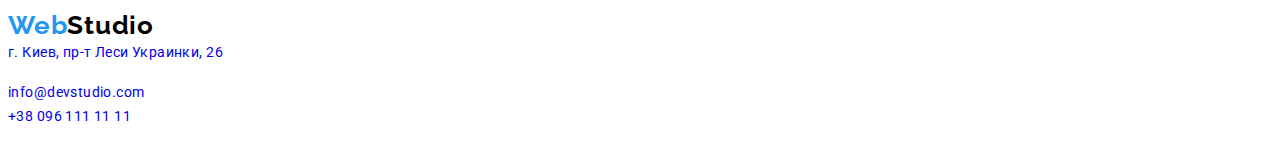
==== commit 930f02c7: "сделано навигационное меню в портфоли" ====
--- a/portfolio.html
+++ b/portfolio.html
@@ -39,72 +39,74 @@
     </header>
     <main>      
         <section>
+            <div class="container">
             <!--Navigation-portfolio-->
-            <ul>
-                <li>
+            <ul class="portfolio-nav-list list">
+                <li class="portfolio-nav-list-item">
                     <button class="nav-portfolio-btn">Все</button>
                 </li>
-                <li>
+                <li class="portfolio-nav-list-item">
                     <button class="nav-portfolio-btn">Веб-сайты</button>
                 </li>
-                <li>
+                <li class="portfolio-nav-list-item">
                     <button class="nav-portfolio-btn">Приложения</button>
                 </li>
-                <li>
+                <li class="portfolio-nav-list-item">
                     <button class="nav-portfolio-btn">Дизайн</button>
                 </li>
-                <li>
+                <li class="portfolio-nav-list-item">
                     <button class="nav-portfolio-btn">Маркетинг</button>
                 </li>
             </ul>
             <!--img-links-portfolio-->
-            <ul>
-                <li>
-                    <a href="#"></a><img width="370" height="294" src="./images_portfolio/img.jpg" alt="Технокряк">
-                    <p class="project-tittle" >Технокряк</p>
+            <ul class="porfolio-img-list list">
+                <li class="portfolio-img-list-item">
+                    <a class="portfolio-img-links" href="#"><img width="370" height="294" src="./images_portfolio/img.jpg" alt="Технокряк"></a>
+                    <p class="project-tittle">Технокряк</p>
                     <p class="project-mini-desc">Веб-сайт</p>
                 </li>
-               <li>
-                    <a href="#"></a><img width="370" height="294" src="./images_portfolio/img-1.jpg" alt="Постер New Orlean vs Golden Star">
-                    <p class="project-tittle" >Постер New Orlean vs Golden Star</p>
+               <li class="portfolio-img-list-item">
+                    <a class="portfolio-img-links" href="#"><img width="370" height="294" src="./images_portfolio/img-1.jpg" alt="Постер New Orlean vs Golden Star"></a>
+                    <p class="project-tittle">Постер New Orlean vs Golden Star</p>
                     <p class="project-mini-desc">Дизайн</p>
                 </li>
-               <li>
-                    <a href="#"></a><img width="370" height="294" src="./images_portfolio/img-2.jpg" alt="Ресторан Seafood">
+               <li class="portfolio-img-list-item">
+                    <a class="portfolio-img-links" href="#"><img width="370" height="294" src="./images_portfolio/img-2.jpg" alt="Ресторан Seafood"></a>
                     <p class="project-tittle" >Ресторан Seafood</p>
                     <p class="project-mini-desc">Приложение</p>
                 </li>
-               <li>
-                    <a href="#"></a><img width="370" height="294" src="./images_portfolio/img-3.jpg" alt="Проект Prime">
+               <li class="portfolio-img-list-item">
+                    <a class="portfolio-img-links" href="#"><img width="370" height="294" src="./images_portfolio/img-3.jpg" alt="Проект Prime"></a>
                     <p class="project-tittle" >Проект Prime</p>
                     <p class="project-mini-desc">Маркетинг</p>
                 </li>
-               <li>
-                    <a href="#"></a><img width="370" height="294" src="./images_portfolio/img-4.jpg" alt="Проект Boxes">
+               <li class="portfolio-img-list-item">
+                    <a class="portfolio-img-links" href="#"><img width="370" height="294" src="./images_portfolio/img-4.jpg" alt="Проект Boxes"></a>
                     <p class="project-tittle" >Проект Boxes</p>
                     <p class="project-mini-desc">Приложение</p>
                 </li>
-               <li>
-                    <a href="#"></a><img width="370" height="294" src="./images_portfolio/img-5.jpg" alt="Inspiration has no Borders">
+               <li class="portfolio-img-list-item">
+                    <a class="portfolio-img-links" href="#"><img width="370" height="294" src="./images_portfolio/img-5.jpg" alt="Inspiration has no Borders"></a>
                     <p class="project-tittle" >Inspiration has no Borders</p>
                     <p class="project-mini-desc">Веб-сайт</p>
                 </li>
-               <li>
-                    <a href="#"></a><img width="370" height="294" src="./images_portfolio/img-6.jpg" alt="Издание Limited Edition">
+               <li class="portfolio-img-list-item">
+                    <a class="portfolio-img-links" href="#"></a><img width="370" height="294" src="./images_portfolio/img-6.jpg" alt="Издание Limited Edition"></a>
                     <p class="project-tittle" >Издание Limited Edition</p>
                     <p class="project-mini-desc">Дизайн</p>
                 </li>
-               <li>
-                    <a href="#"></a><img width="370" height="294" src="./images_portfolio/img-7.jpg" alt="Проект LAB">
+               <li class="portfolio-img-list-item">
+                    <a class="portfolio-img-links" href="#"><img width="370" height="294" src="./images_portfolio/img-7.jpg" alt="Проект LAB"></a>
                     <p class="project-tittle" >Проект LAB</p>
                     <p class="project-mini-desc">Маркетинг</p>
                 </li>
-               <li>
-                    <a href="#"></a><img width="370" height="294" src="./images_portfolio/img-8.jpg" alt="Growing Business">
+               <li class="portfolio-img-list-item">
+                    <a class="portfolio-img-links" href="#"><img width="370" height="294" src="./images_portfolio/img-8.jpg" alt="Growing Business">
                     <p class="project-tittle" >Growing Business</p>
                     <p class="project-mini-desc">Приложение</p>
                 </li>
            </ul>
+        </div>
         </section>
     </main>
     <footer>
--- a/style.css
+++ b/style.css
@@ -180,6 +180,84 @@
   /* color: rgba(255, 255, 255, 0.6); */
 }
 
+/* HEADER */
+
+.nav-list-link {
+  text-decoration: none;
+  font-family: Roboto;
+  font-style: normal;
+  font-weight: 500;
+  font-size: 14px;
+  line-height: 1.142;
+  letter-spacing: 0.02em;
+
+  color: #212121;
+}
+
+.nav-list-link:hover,
+.nav-list-link:focus {
+  color: #2196f3;
+}
+
+.contacts-list-link {
+  text-decoration: none;
+  font-family: Roboto;
+  font-style: normal;
+  font-weight: 500;
+  font-size: 14px;
+  line-height: 1.142;
+  letter-spacing: 0.02em;
+
+  color: #757575;
+}
+
+.contacts-list-link:hover,
+.contacts-list-link:focus {
+  color: #2196f3;
+}
+
+.logo {
+  padding-top: 24px;
+  padding-bottom: 25px;
+}
+
+.header .container {
+  display: flex;
+  align-items: center;
+}
+
+.navigation {
+  display: flex;
+  align-items: center;
+}
+.logo {
+  margin-right: 93px;
+}
+
+.nav-list {
+  display: flex;
+  align-items: center;
+}
+
+.nav-list-item:not(:last-child) {
+  margin-right: 50px;
+}
+
+.tel {
+  margin-left: 50px;
+  margin-right: 0px;
+}
+
+.mail {
+  margin-left: auto;
+}
+
+/* END HEADER */
+
+/* Portfolio page */
+
+/* Portfolio section navigation */
+
 .nav-portfolio-btn {
   font-family: Roboto;
   font-style: normal;
@@ -195,6 +273,10 @@
   border: none;
   background-color: transparent;
   cursor: pointer;
+
+  padding: 6px 22px;
+  margin-top: 94px;
+  margin-bottom: 50px;
 }
 
 .nav-portfolio-btn:hover,
@@ -208,6 +290,29 @@
   border-radius: 4px;
 }
 
+.portfolio-nav-list {
+  display: flex;
+  justify-content: center;
+}
+
+.portfolio-nav-list-item:not(:last-child) {
+  margin-right: 8px;
+}
+
+/* End portfolio section navigation */
+
+/* img-links-portfolio */
+
+.porfolio-img-list {
+  display: flex;
+  flex-wrap: wrap;
+  margin: -15px;
+}
+
+.portfolio-img-list-item {
+  margin: 15px;
+}
+
 .project-tittle {
   font-family: Roboto;
   font-style: normal;
@@ -234,76 +339,4 @@
   color: #757575;
 }
 
-/* HEADER */
-
-.nav-list-link {
-  text-decoration: none;
-  font-family: Roboto;
-  font-style: normal;
-  font-weight: 500;
-  font-size: 14px;
-  line-height: 1.142;
-  letter-spacing: 0.02em;
-
-  color: #212121;
-}
-
-.nav-list-link:hover,
-.nav-list-link:focus {
-  color: #2196f3;
-}
-
-.contacts-list-link {
-  text-decoration: none;
-  font-family: Roboto;
-  font-style: normal;
-  font-weight: 500;
-  font-size: 14px;
-  line-height: 1.142;
-  letter-spacing: 0.02em;
-
-  color: #757575;
-}
-
-.contacts-list-link:hover,
-.contacts-list-link:focus {
-  color: #2196f3;
-}
-
-.header {
-  padding-top: 24px;
-  padding-bottom: 25px;
-}
-
-.header .container {
-  display: flex;
-  align-items: center;
-}
-
-.navigation {
-  display: flex;
-  align-items: center;
-}
-.logo {
-  margin-right: 93px;
-}
-
-.nav-list {
-  display: flex;
-  align-items: center;
-}
-
-.nav-list-item:not(:last-child) {
-  margin-right: 50px;
-}
-
-.tel {
-  margin-left: 50px;
-  margin-right: 0px;
-}
-
-.mail {
-  margin-left: auto;
-}
-
-/* END HEADER */
+/* End img-links-portfolio */ ;
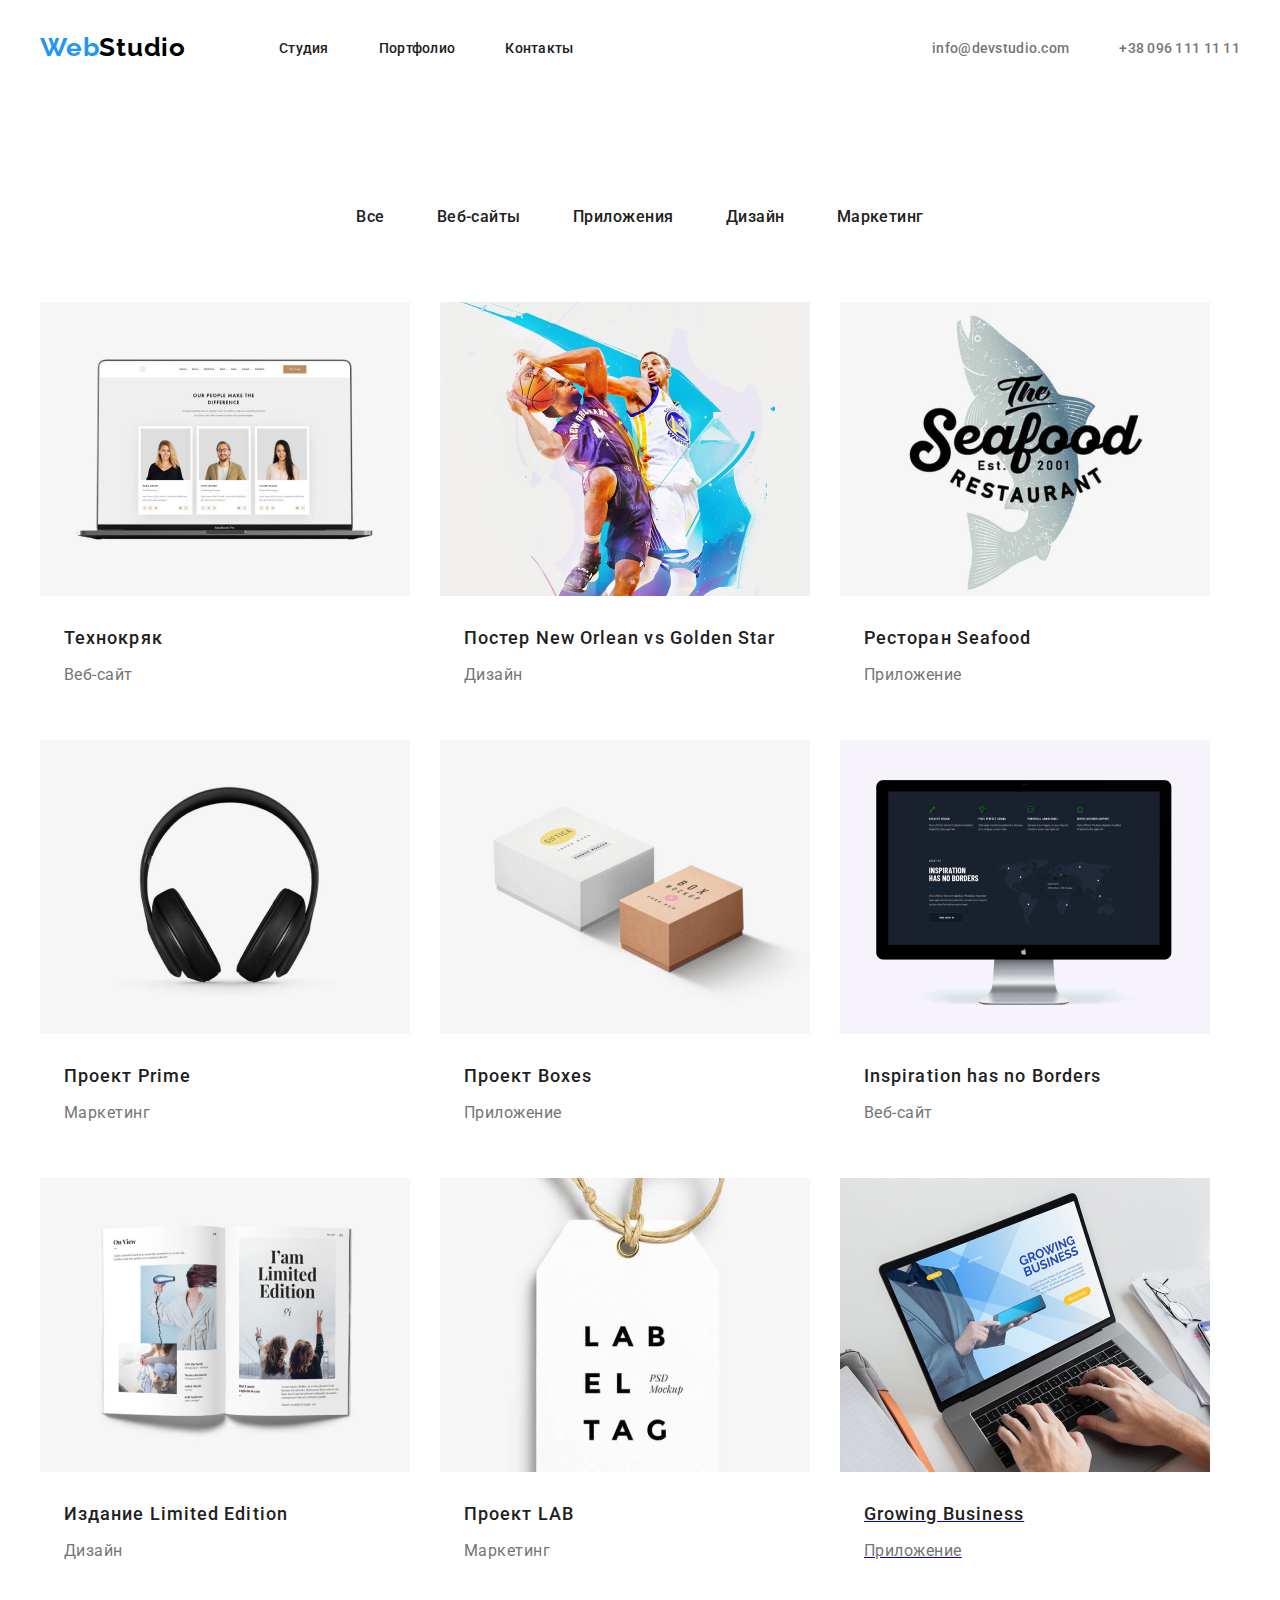
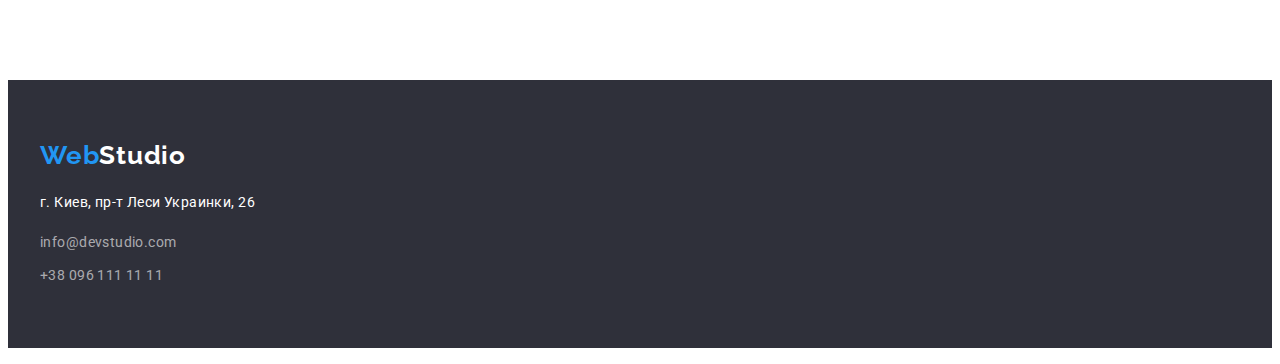
==== commit c054c367: "Основаня разментка ЦСС портфолио" ====
--- a/portfolio.html
+++ b/portfolio.html
@@ -38,7 +38,7 @@
         </div>
     </header>
     <main>      
-        <section>
+        <section class="section">
             <div class="container">
             <!--Navigation-portfolio-->
             <ul class="portfolio-nav-list list">
@@ -109,18 +109,20 @@
         </div>
         </section>
     </main>
-    <footer>
+    <footer class="footer">
+        <div class="container">
         <!--logo-->
         <a class="logo logo-on-black" lang="en" href="index.html"><span class="logo-blue">Web</span>Studio</a>
-        <address>
+        <address class="adress">
             <a class="adress" target="_blank" href="https://goo.gl/maps/gsi33htadUd1G5fJ9">г. Киев, пр-т Леси Украинки,
                 26</a>
         </address>
         <!--contacts-->
-        <ul>
-            <li><a class="contacts-footer-item" href="mailto:info@devstudio.com">info@devstudio.com</a></li>
-            <li><a class="contacts-footer-item" href="tel:+380961111111">+38 096 111 11 11</a></li>
+        <ul class="list">
+            <li class="contacts-footer-item"><a class="contacts-footer-link link" href="mailto:info@devstudio.com">info@devstudio.com</a></li>
+            <li class="contacts-footer-item"><a class="contacts-footer-link link" href="tel:+380961111111">+38 096 111 11 11</a></li>
         </ul>
+        </div>
     </footer>
     </body>
     </html>--- a/style.css
+++ b/style.css
@@ -48,10 +48,6 @@
   text-decoration: none;
 }
 
-.logo-on-black {
-  /* color: #ffffff; */
-}
-
 .hero-tittle {
   font-family: Roboto;
   font-style: normal;
@@ -152,34 +148,6 @@
   color: #757575;
 }
 
-.adress {
-  text-decoration: none;
-  font-family: Roboto;
-  font-style: normal;
-  font-weight: normal;
-  font-size: 14px;
-  line-height: 1.714;
-  /* or 171% */
-
-  letter-spacing: 0.03em;
-
-  /* color: #FFFFFF; */
-}
-
-.contacts-footer-item {
-  text-decoration: none;
-  font-family: Roboto;
-  font-style: normal;
-  font-weight: normal;
-  font-size: 14px;
-  line-height: 1.714;
-  /* or 171% */
-
-  letter-spacing: 0.03em;
-
-  /* color: rgba(255, 255, 255, 0.6); */
-}
-
 /* HEADER */
 
 .nav-list-link {
@@ -253,6 +221,62 @@
 }
 
 /* END HEADER */
+
+/* FOOTER */
+
+.footer {
+  background: #2f303a;
+}
+
+.logo-on-black {
+  color: #ffffff;
+  padding-top: 60px;
+  padding-bottom: 20px;
+  display: block;
+}
+
+.adress {
+  text-decoration: none;
+  font-family: Roboto;
+  font-style: normal;
+  font-weight: normal;
+  font-size: 14px;
+  line-height: 1.714;
+  /* or 171% */
+
+  letter-spacing: 0.03em;
+
+  color: #ffffff;
+}
+
+.contacts-footer-link {
+  text-decoration: none;
+  font-family: Roboto;
+  font-style: normal;
+  font-weight: normal;
+  font-size: 14px;
+  line-height: 1.714;
+  /* or 171% */
+
+  letter-spacing: 0.03em;
+
+  color: rgba(255, 255, 255, 0.6);
+}
+
+.adress {
+  margin-bottom: 9px;
+  display: block;
+}
+
+.contacts-footer-item:not(:last-child) {
+  margin-bottom: 9px;
+}
+
+.contacts-footer-item:last-child {
+  padding-bottom: 60px;
+}
+
+/*  END FOOTER */
 
 /* Portfolio page */
 
@@ -324,6 +348,8 @@
   letter-spacing: 0.06em;
 
   color: #212121;
+
+  margin: 20px 24px 4px;
 }
 
 .project-mini-desc {
@@ -337,6 +363,14 @@
   letter-spacing: 0.03em;
 
   color: #757575;
-}
-
-/* End img-links-portfolio */ ;
+
+  margin: 0 24px 20px;
+}
+
+.section {
+  margin-bottom: 94px;
+}
+
+/* End img-links-portfolio */
+
+/* End Portfolio page */
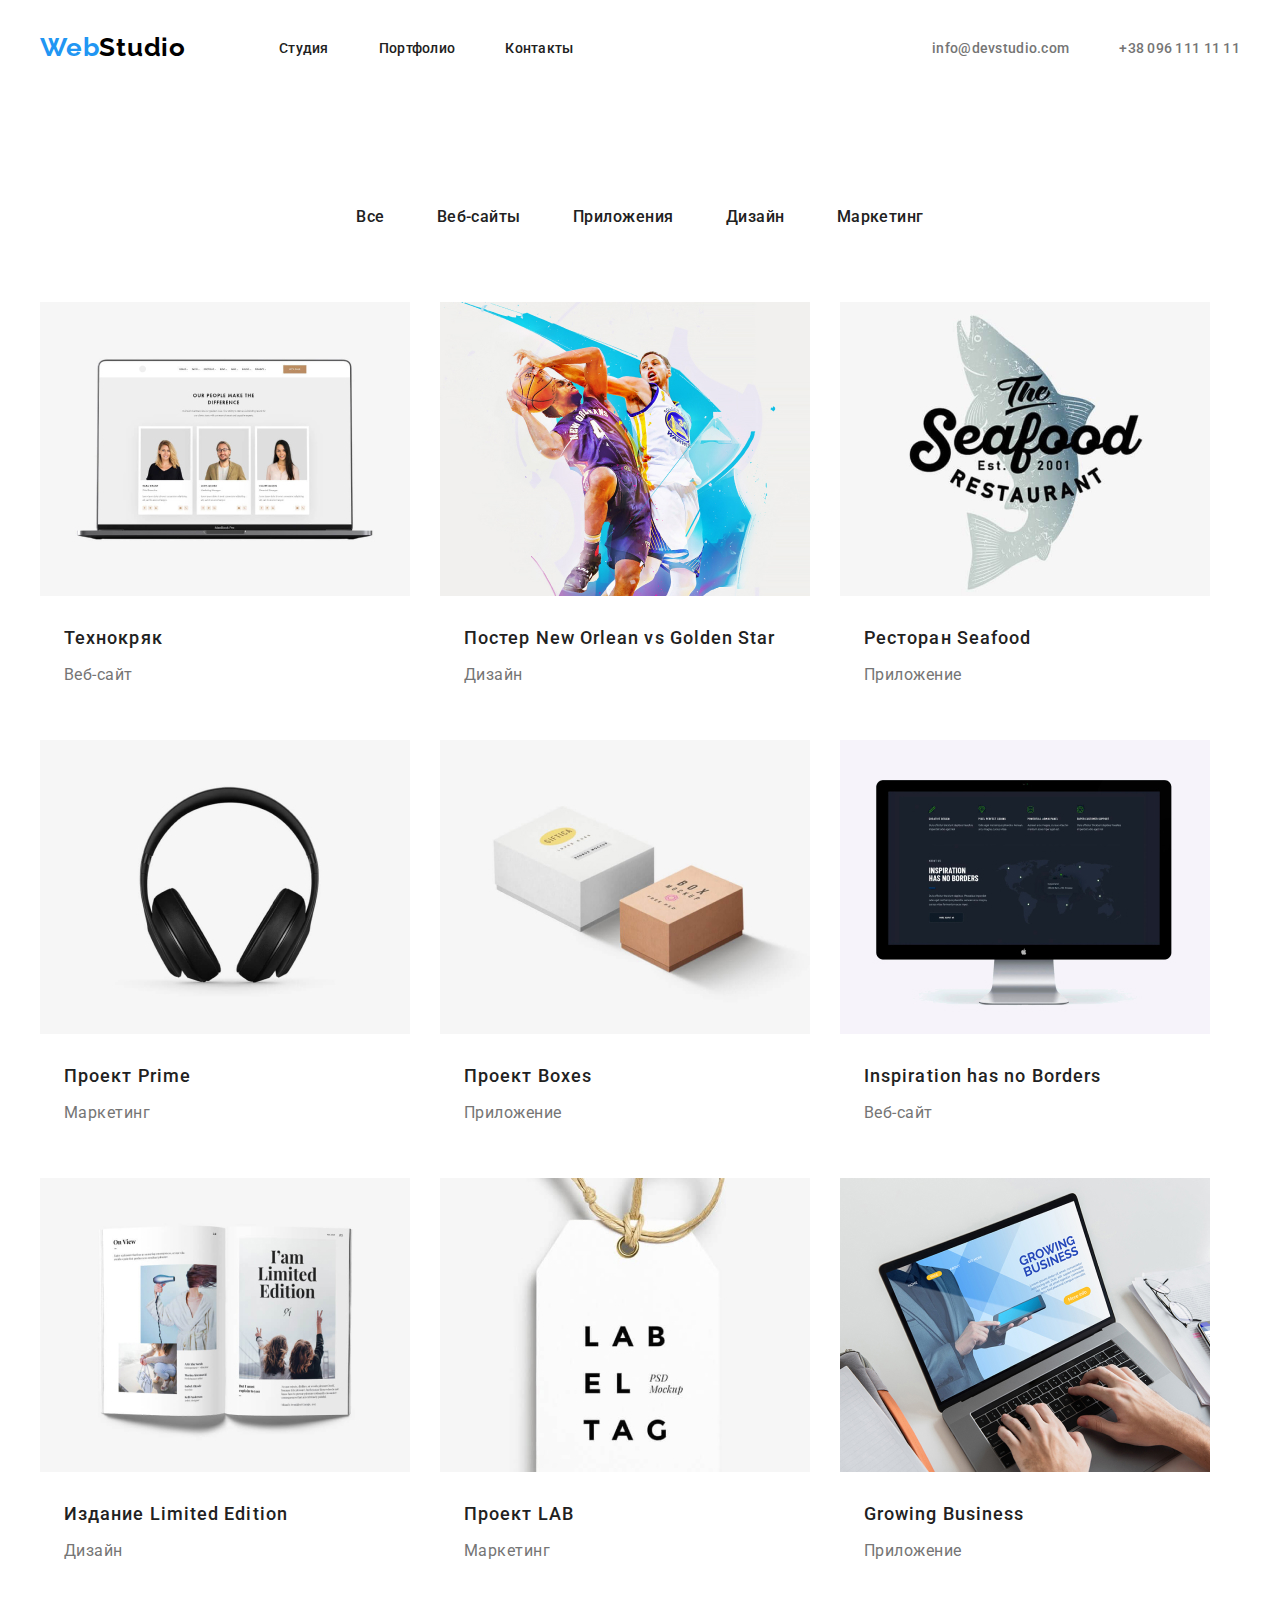
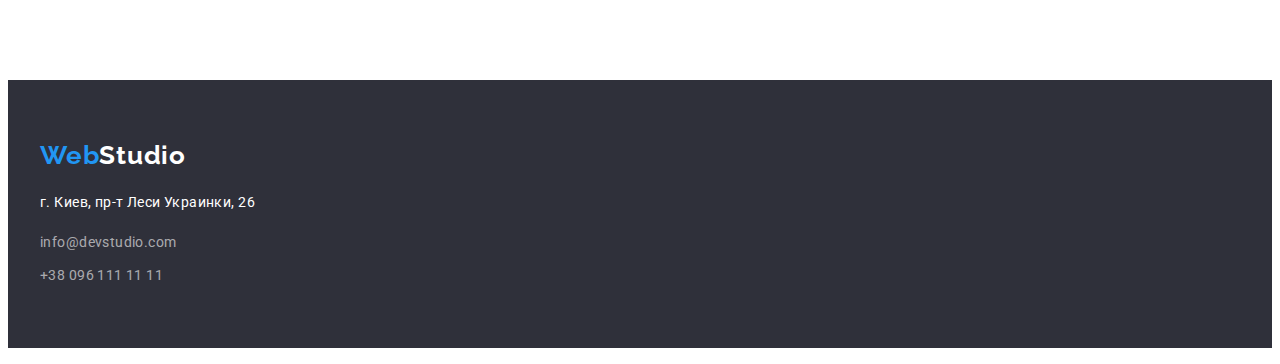
==== commit b1ed1b69: "3th home work done" ====
--- a/portfolio.html
+++ b/portfolio.html
@@ -38,7 +38,7 @@
         </div>
     </header>
     <main>      
-        <section class="section">
+        <section class="section-portfolio">
             <div class="container">
             <!--Navigation-portfolio-->
             <ul class="portfolio-nav-list list">
@@ -101,7 +101,7 @@
                     <p class="project-mini-desc">Маркетинг</p>
                 </li>
                <li class="portfolio-img-list-item">
-                    <a class="portfolio-img-links" href="#"><img width="370" height="294" src="./images_portfolio/img-8.jpg" alt="Growing Business">
+                    <a class="portfolio-img-links" href="#"><img width="370" height="294" src="./images_portfolio/img-8.jpg" alt="Growing Business"></a>
                     <p class="project-tittle" >Growing Business</p>
                     <p class="project-mini-desc">Приложение</p>
                 </li>
--- a/style.css
+++ b/style.css
@@ -46,106 +46,6 @@
   letter-spacing: 0.03em;
   color: #2196f3;
   text-decoration: none;
-}
-
-.hero-tittle {
-  font-family: Roboto;
-  font-style: normal;
-  font-weight: 900;
-  font-size: 44px;
-  line-height: 1.363;
-  /* or 136% */
-
-  text-align: center;
-  letter-spacing: 0.06em;
-  text-transform: uppercase;
-
-  /* color: #ffffff; */
-}
-
-.hero-btn {
-  font-family: Roboto;
-  font-style: normal;
-  font-weight: bold;
-  font-size: 16px;
-  line-height: 1.875;
-  /* identical to box height, or 187% */
-
-  display: flex;
-  align-items: center;
-  text-align: center;
-  letter-spacing: 0.06em;
-
-  /* color: #FFFFFF; */
-
-  background: #f5f4fa;
-  border-radius: 4px;
-  cursor: pointer;
-}
-
-.prop-tittle {
-  font-family: Roboto;
-  font-style: normal;
-  font-weight: bold;
-  font-size: 14px;
-  line-height: 1.142;
-  letter-spacing: 0.03em;
-  text-transform: uppercase;
-
-  color: #212121;
-}
-
-.prop-desc {
-  font-family: Roboto;
-  font-style: normal;
-  font-weight: normal;
-  font-size: 14px;
-  line-height: 1.714;
-  /* or 171% */
-
-  letter-spacing: 0.03em;
-
-  color: #757575;
-}
-
-.tittle {
-  font-family: Roboto;
-  font-style: normal;
-  font-weight: 700;
-  font-size: 36px;
-  line-height: 1.166;
-  text-align: center;
-  letter-spacing: 0.03em;
-
-  color: #212121;
-}
-
-.people-name {
-  font-family: Roboto;
-  font-style: normal;
-  font-weight: 500;
-  font-size: 16px;
-  line-height: 1.187;
-  /* identical to box height */
-
-  text-align: center;
-  letter-spacing: 0.03em;
-
-  color: #212121;
-}
-
-.people-desc {
-  font-family: Roboto;
-  font-style: normal;
-  font-weight: 500;
-  font-size: 16px;
-  line-height: 1.187;
-  /* identical to box height */
-
-  text-align: center;
-  letter-spacing: 0.03em;
-
-  color: #757575;
 }
 
 /* HEADER */
@@ -367,10 +267,202 @@
   margin: 0 24px 20px;
 }
 
-.section {
+.section-portfolio {
   margin-bottom: 94px;
 }
 
 /* End img-links-portfolio */
 
 /* End Portfolio page */
+
+/* Main page */
+
+/* HERO */
+
+.section-hero {
+  background: #2f303a;
+  height: 600px;
+}
+
+.hero-tittle {
+  font-family: Roboto;
+  font-style: normal;
+  font-weight: 900;
+  font-size: 44px;
+  line-height: 1.363;
+  /* or 136% */
+
+  text-align: center;
+  letter-spacing: 0.06em;
+  text-transform: uppercase;
+
+  color: #ffffff;
+
+  width: 696px;
+}
+
+.section-hero .container {
+  display: flex;
+  align-items: center;
+  flex-direction: column;
+  height: 600px;
+  justify-content: center;
+}
+
+.hero-btn {
+  font-family: Roboto;
+  font-style: normal;
+  font-weight: 700;
+  font-size: 16px;
+  line-height: 1.875;
+  /* identical to box height, or 187% */
+
+  display: flex;
+  align-items: center;
+  text-align: center;
+  letter-spacing: 0.06em;
+
+  color: #ffffff;
+
+  padding: 10px 32px;
+
+  background: #f5f4fa;
+  border-radius: 4px;
+  cursor: pointer;
+  border: transparent;
+
+  background: #2196f3;
+  box-shadow: 0px 4px 4px rgba(0, 0, 0, 0.15);
+  border-radius: 4px;
+}
+
+/* END HERO */
+
+/* Properties */
+
+.properties-list {
+  display: flex;
+  margin: -15px;
+}
+
+.properties-list-item {
+  margin: 15px;
+  width: 270px;
+  padding-top: 94px;
+  padding-bottom: 94px;
+}
+.prop-tittle {
+  font-family: Roboto;
+  font-style: normal;
+  font-weight: bold;
+  font-size: 14px;
+  line-height: 1.142;
+  letter-spacing: 0.03em;
+  text-transform: uppercase;
+
+  color: #212121;
+}
+
+.prop-desc {
+  font-family: Roboto;
+  font-style: normal;
+  font-weight: normal;
+  font-size: 14px;
+  line-height: 1.714;
+  /* or 171% */
+
+  letter-spacing: 0.03em;
+
+  color: #757575;
+}
+
+/* End Properties */
+
+/* What we are doing */
+
+.what-we-are-doing-list {
+  display: flex;
+  margin: -15px;
+}
+
+.tittle {
+  font-family: Roboto;
+  font-style: normal;
+  font-weight: 700;
+  font-size: 36px;
+  line-height: 1.166;
+  text-align: center;
+  letter-spacing: 0.03em;
+
+  color: #212121;
+}
+
+.what-we-are-doing-tittle {
+  padding-bottom: 50px;
+}
+
+.what-we-are-doing-item {
+  margin: 15px;
+}
+
+/* End What we are doing */
+
+/* Our team */
+
+.our-team-tittle {
+  padding-top: 188px;
+  padding-bottom: 50px;
+}
+
+.our-team-list {
+  display: flex;
+  margin: -15px -15px 79px -15px;
+}
+
+.our-team-list-item {
+  margin: 15px;
+
+  background: #ffffff;
+  /* material shadow v1 */
+
+  box-shadow: 0px 1px 3px rgba(0, 0, 0, 0.12), 0px 1px 1px rgba(0, 0, 0, 0.14),
+    0px 2px 1px rgba(0, 0, 0, 0.2);
+  border-radius: 0px 0px 4px 4px;
+}
+
+.people-name {
+  font-family: Roboto;
+  font-style: normal;
+  font-weight: 500;
+  font-size: 16px;
+  line-height: 1.187;
+  /* identical to box height */
+
+  text-align: center;
+  letter-spacing: 0.03em;
+
+  color: #212121;
+
+  padding-top: 30px;
+  padding-bottom: 10px;
+}
+
+.people-desc {
+  font-family: Roboto;
+  font-style: normal;
+  font-weight: 500;
+  font-size: 16px;
+  line-height: 1.187;
+  /* identical to box height */
+
+  text-align: center;
+  letter-spacing: 0.03em;
+
+  color: #757575;
+
+  padding-bottom: 30px;
+}
+
+/* End Our team */
+
+/* End Main page */
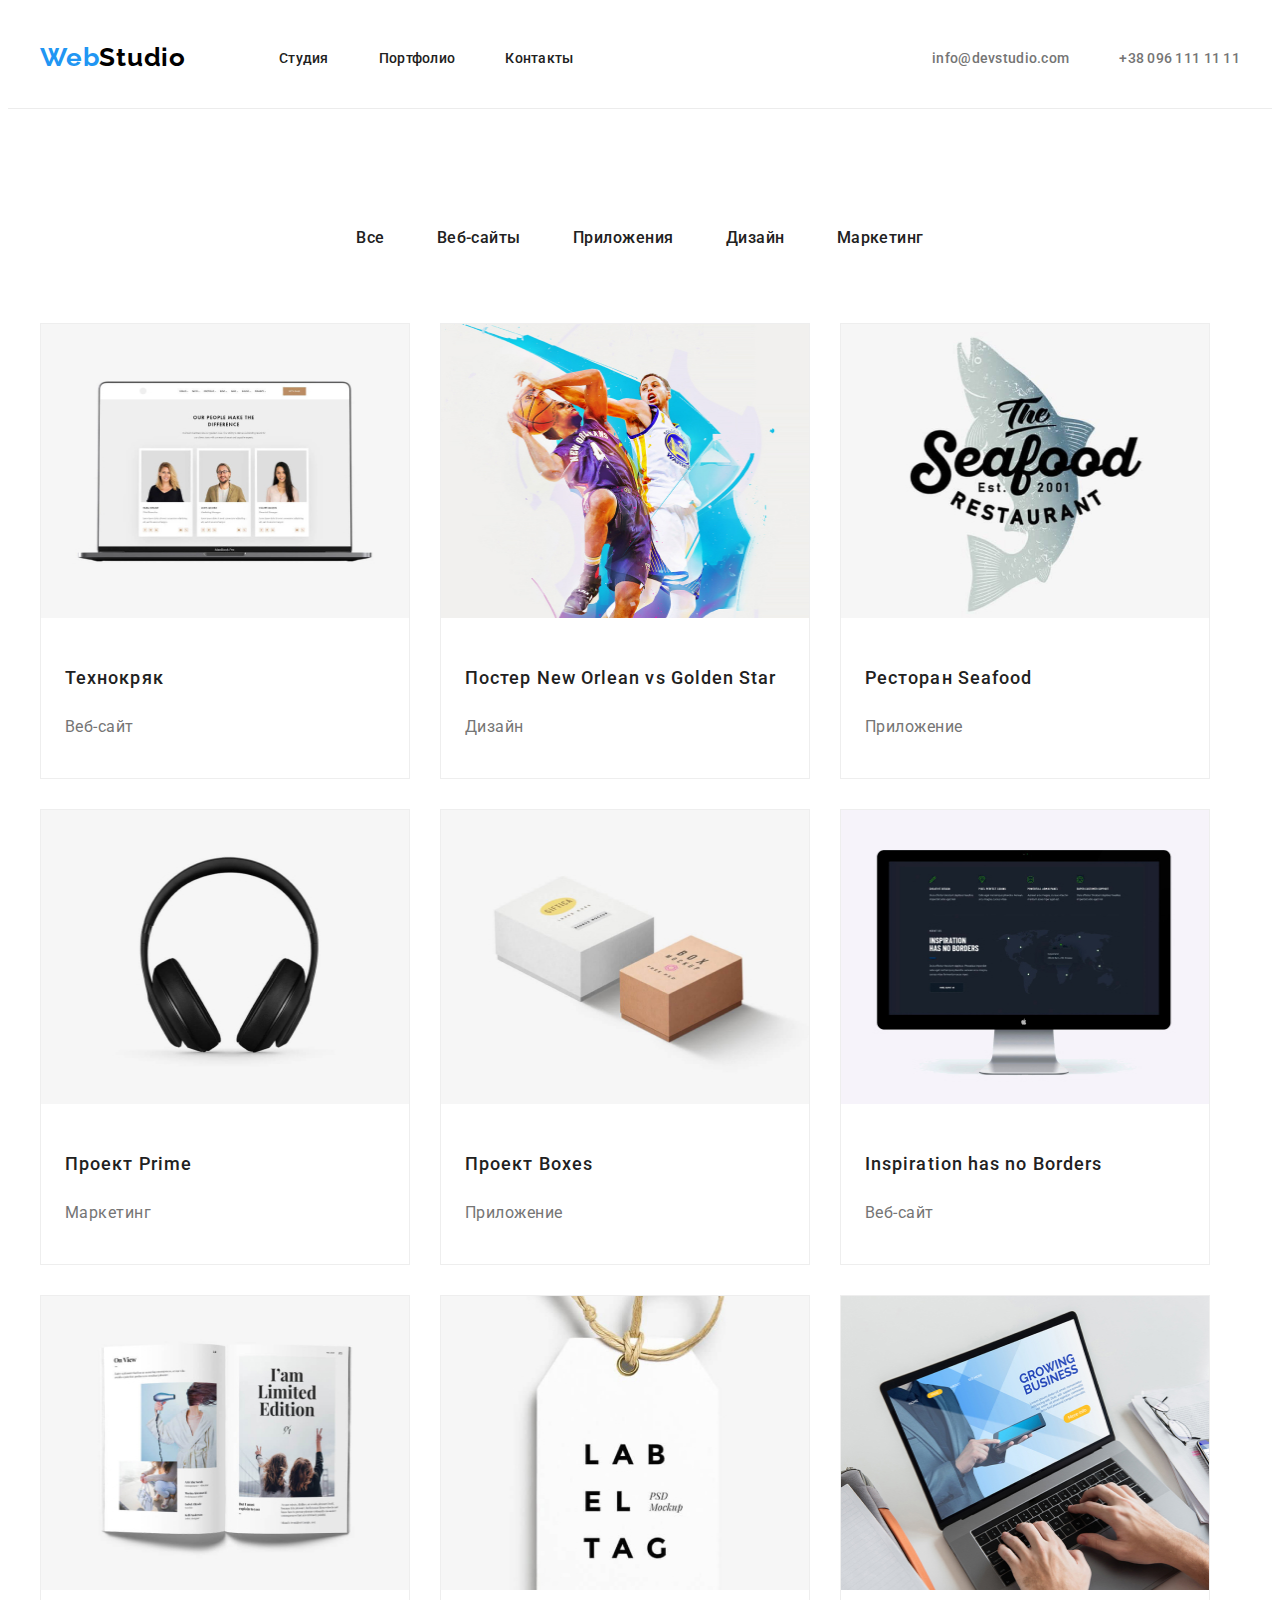
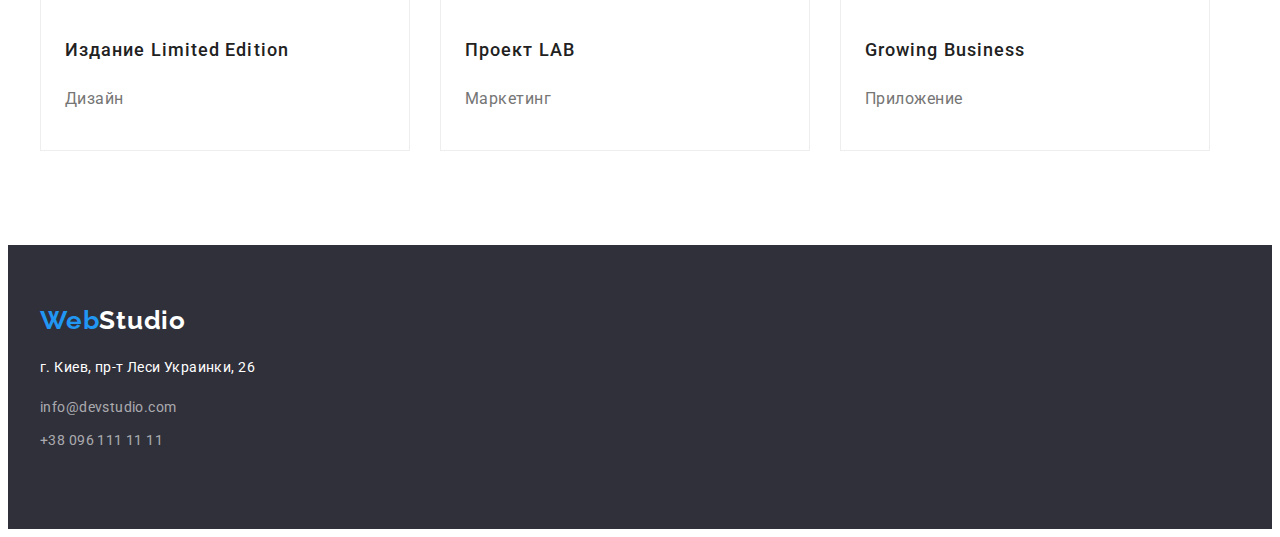
==== commit 30c3115b: "Отработка фидбек по заданию" ====
--- a/portfolio.html
+++ b/portfolio.html
@@ -61,49 +61,67 @@
             <!--img-links-portfolio-->
             <ul class="porfolio-img-list list">
                 <li class="portfolio-img-list-item">
-                    <a class="portfolio-img-links" href="#"><img width="370" height="294" src="./images_portfolio/img.jpg" alt="Технокряк"></a>
-                    <p class="project-tittle">Технокряк</p>
-                    <p class="project-mini-desc">Веб-сайт</p>
+                    <a class="portfolio-img-links" href="#"><img width="368" height="294" src="./images_portfolio/img.jpg" alt="Технокряк"></a>
+                    <div class="project-box">
+                        <p class="project-tittle">Технокряк</p>
+                        <p class="project-mini-desc">Веб-сайт</p>
+                    </div>
                 </li>
                <li class="portfolio-img-list-item">
-                    <a class="portfolio-img-links" href="#"><img width="370" height="294" src="./images_portfolio/img-1.jpg" alt="Постер New Orlean vs Golden Star"></a>
-                    <p class="project-tittle">Постер New Orlean vs Golden Star</p>
-                    <p class="project-mini-desc">Дизайн</p>
+                    <a class="portfolio-img-links" href="#"><img width="368" height="294" src="./images_portfolio/img-1.jpg" alt="Постер New Orlean vs Golden Star"></a>
+                    <div class="project-box">
+                        <p class="project-tittle">Постер New Orlean vs Golden Star</p>
+                        <p class="project-mini-desc">Дизайн</p>
+                    </div>
                 </li>
                <li class="portfolio-img-list-item">
-                    <a class="portfolio-img-links" href="#"><img width="370" height="294" src="./images_portfolio/img-2.jpg" alt="Ресторан Seafood"></a>
-                    <p class="project-tittle" >Ресторан Seafood</p>
-                    <p class="project-mini-desc">Приложение</p>
+                    <a class="portfolio-img-links" href="#"><img width="368" height="294" src="./images_portfolio/img-2.jpg" alt="Ресторан Seafood"></a>
+                    <div class="project-box">
+                        <p class="project-tittle" >Ресторан Seafood</p>
+                        <p class="project-mini-desc">Приложение</p>
+                    </div>
                 </li>
                <li class="portfolio-img-list-item">
-                    <a class="portfolio-img-links" href="#"><img width="370" height="294" src="./images_portfolio/img-3.jpg" alt="Проект Prime"></a>
-                    <p class="project-tittle" >Проект Prime</p>
-                    <p class="project-mini-desc">Маркетинг</p>
+                    <a class="portfolio-img-links" href="#"><img width="368" height="294" src="./images_portfolio/img-3.jpg" alt="Проект Prime"></a>
+                    <div class="project-box"> 
+                        <p class="project-tittle" >Проект Prime</p>
+                        <p class="project-mini-desc">Маркетинг</p>
+                    </div>
                 </li>
                <li class="portfolio-img-list-item">
-                    <a class="portfolio-img-links" href="#"><img width="370" height="294" src="./images_portfolio/img-4.jpg" alt="Проект Boxes"></a>
-                    <p class="project-tittle" >Проект Boxes</p>
-                    <p class="project-mini-desc">Приложение</p>
+                    <a class="portfolio-img-links" href="#"><img width="368" height="294" src="./images_portfolio/img-4.jpg" alt="Проект Boxes"></a>
+                    <div class="project-box">
+                        <p class="project-tittle" >Проект Boxes</p>
+                        <p class="project-mini-desc">Приложение</p>
+                    </div>
                 </li>
                <li class="portfolio-img-list-item">
-                    <a class="portfolio-img-links" href="#"><img width="370" height="294" src="./images_portfolio/img-5.jpg" alt="Inspiration has no Borders"></a>
-                    <p class="project-tittle" >Inspiration has no Borders</p>
-                    <p class="project-mini-desc">Веб-сайт</p>
+                    <a class="portfolio-img-links" href="#"><img width="368" height="294" src="./images_portfolio/img-5.jpg" alt="Inspiration has no Borders"></a>
+                    <div class="project-box">
+                        <p class="project-tittle" >Inspiration has no Borders</p>
+                        <p class="project-mini-desc">Веб-сайт</p>
+                    </div>
                 </li>
                <li class="portfolio-img-list-item">
-                    <a class="portfolio-img-links" href="#"></a><img width="370" height="294" src="./images_portfolio/img-6.jpg" alt="Издание Limited Edition"></a>
-                    <p class="project-tittle" >Издание Limited Edition</p>
-                    <p class="project-mini-desc">Дизайн</p>
+                    <a class="portfolio-img-links" href="#"><img width="368" height="294" src="./images_portfolio/img-6.jpg" alt="Издание Limited Edition"></a>
+                    <div class="project-box">
+                        <p class="project-tittle" >Издание Limited Edition</p>
+                        <p class="project-mini-desc">Дизайн</p>
+                    </div>
                 </li>
                <li class="portfolio-img-list-item">
-                    <a class="portfolio-img-links" href="#"><img width="370" height="294" src="./images_portfolio/img-7.jpg" alt="Проект LAB"></a>
-                    <p class="project-tittle" >Проект LAB</p>
-                    <p class="project-mini-desc">Маркетинг</p>
+                    <a class="portfolio-img-links" href="#"><img width="368" height="294" src="./images_portfolio/img-7.jpg" alt="Проект LAB"></a>
+                    <div class="project-box">
+                        <p class="project-tittle" >Проект LAB</p>
+                        <p class="project-mini-desc">Маркетинг</p>
+                    </div>
                 </li>
                <li class="portfolio-img-list-item">
-                    <a class="portfolio-img-links" href="#"><img width="370" height="294" src="./images_portfolio/img-8.jpg" alt="Growing Business"></a>
-                    <p class="project-tittle" >Growing Business</p>
-                    <p class="project-mini-desc">Приложение</p>
+                    <a class="portfolio-img-links" href="#"><img width="368" height="294" src="./images_portfolio/img-8.jpg" alt="Growing Business"></a>
+                    <div class="project-box">
+                        <p class="project-tittle" >Growing Business</p>
+                        <p class="project-mini-desc">Приложение</p>
+                    </div>
                 </li>
            </ul>
         </div>
--- a/style.css
+++ b/style.css
@@ -84,14 +84,15 @@
   color: #2196f3;
 }
 
-.logo {
+.header .container {
+  display: flex;
+  align-items: center;
+}
+
+.header {
   padding-top: 24px;
   padding-bottom: 25px;
-}
-
-.header .container {
-  display: flex;
-  align-items: center;
+  border-bottom: 1px solid #ececec;
 }
 
 .navigation {
@@ -126,11 +127,12 @@
 
 .footer {
   background: #2f303a;
+  padding-top: 60px;
+  padding-bottom: 60px;
 }
 
 .logo-on-black {
   color: #ffffff;
-  padding-top: 60px;
   padding-bottom: 20px;
   display: block;
 }
@@ -172,15 +174,16 @@
   margin-bottom: 9px;
 }
 
-.contacts-footer-item:last-child {
-  padding-bottom: 60px;
-}
-
 /*  END FOOTER */
 
 /* Portfolio page */
 
 /* Portfolio section navigation */
+
+.section-portfolio {
+  padding-top: 94px;
+  padding-bottom: 94px;
+}
 
 .nav-portfolio-btn {
   font-family: Roboto;
@@ -199,7 +202,6 @@
   cursor: pointer;
 
   padding: 6px 22px;
-  margin-top: 94px;
   margin-bottom: 50px;
 }
 
@@ -227,6 +229,10 @@
 
 /* img-links-portfolio */
 
+.project-box {
+  padding: 20px 24px;
+}
+
 .porfolio-img-list {
   display: flex;
   flex-wrap: wrap;
@@ -235,6 +241,9 @@
 
 .portfolio-img-list-item {
   margin: 15px;
+  border: 1px solid #eeeeee;
+  box-sizing: border-box;
+  width: 370px;
 }
 
 .project-tittle {
@@ -249,7 +258,7 @@
 
   color: #212121;
 
-  margin: 20px 24px 4px;
+  margin-bottom: 4px;
 }
 
 .project-mini-desc {
@@ -263,12 +272,6 @@
   letter-spacing: 0.03em;
 
   color: #757575;
-
-  margin: 0 24px 20px;
-}
-
-.section-portfolio {
-  margin-bottom: 94px;
 }
 
 /* End img-links-portfolio */
@@ -340,6 +343,11 @@
 
 /* Properties */
 
+.our-properties {
+  padding-top: 94px;
+  padding-bottom: 94px;
+}
+
 .properties-list {
   display: flex;
   margin: -15px;
@@ -348,8 +356,6 @@
 .properties-list-item {
   margin: 15px;
   width: 270px;
-  padding-top: 94px;
-  padding-bottom: 94px;
 }
 .prop-tittle {
   font-family: Roboto;
@@ -379,6 +385,10 @@
 /* End Properties */
 
 /* What we are doing */
+
+.what-we-are-doing {
+  padding-bottom: 94px;
+}
 
 .what-we-are-doing-list {
   display: flex;
@@ -409,14 +419,18 @@
 
 /* Our team */
 
+.our-team {
+  padding-top: 94px;
+  padding-bottom: 94px;
+}
+
 .our-team-tittle {
-  padding-top: 188px;
   padding-bottom: 50px;
 }
 
 .our-team-list {
   display: flex;
-  margin: -15px -15px 79px -15px;
+  margin: -15px;
 }
 
 .our-team-list-item {
